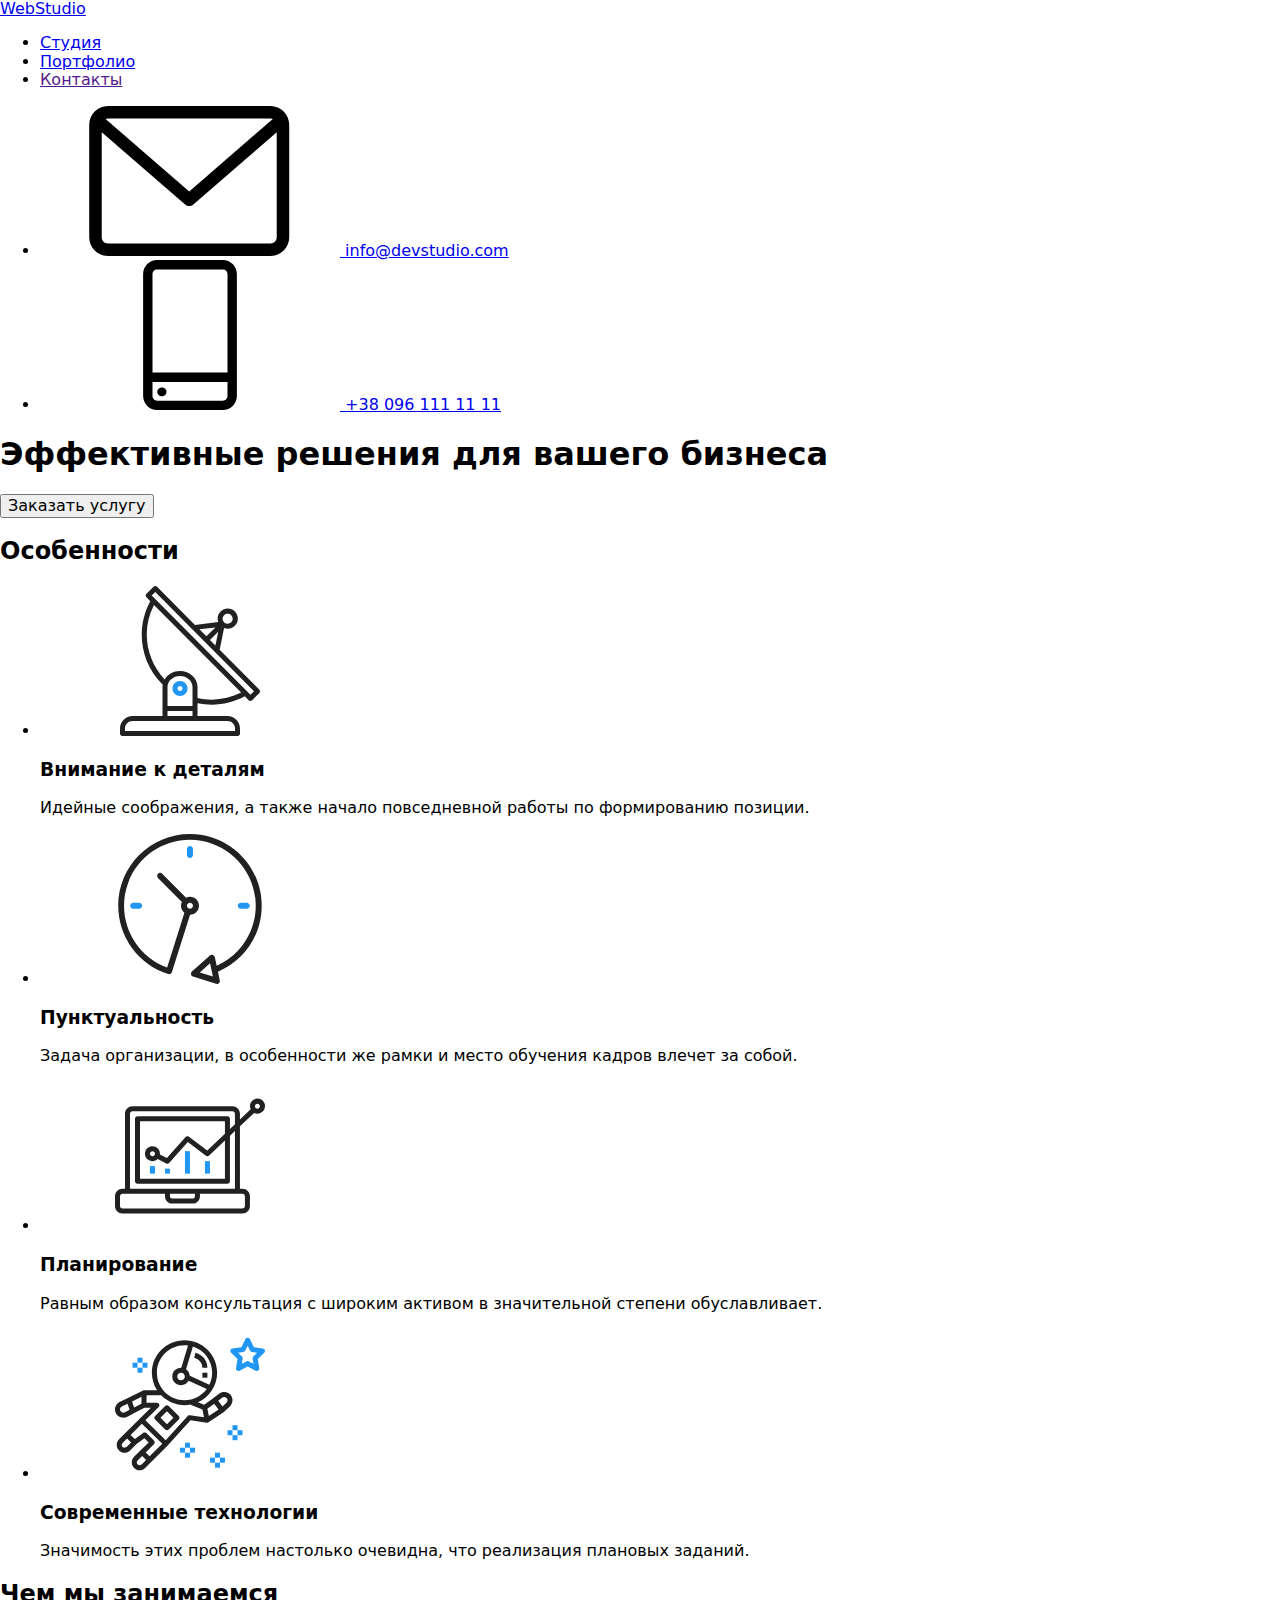
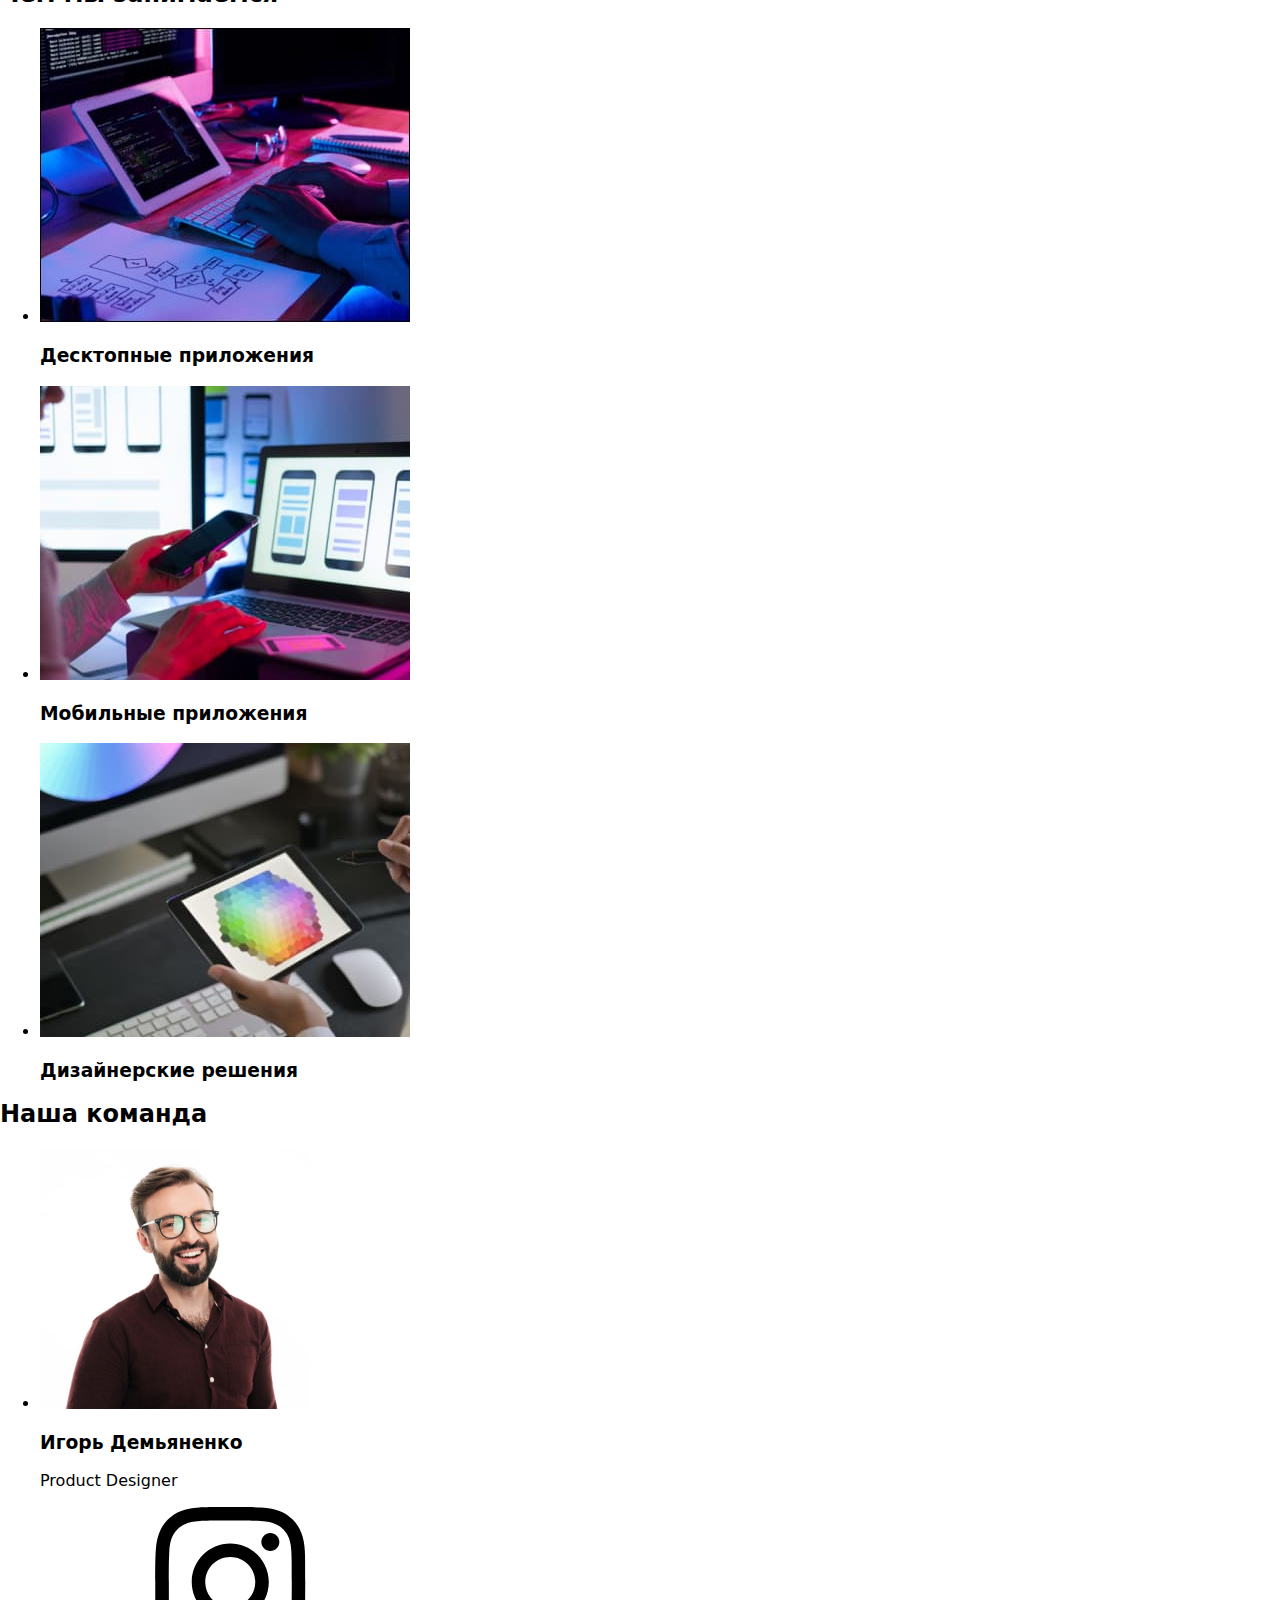
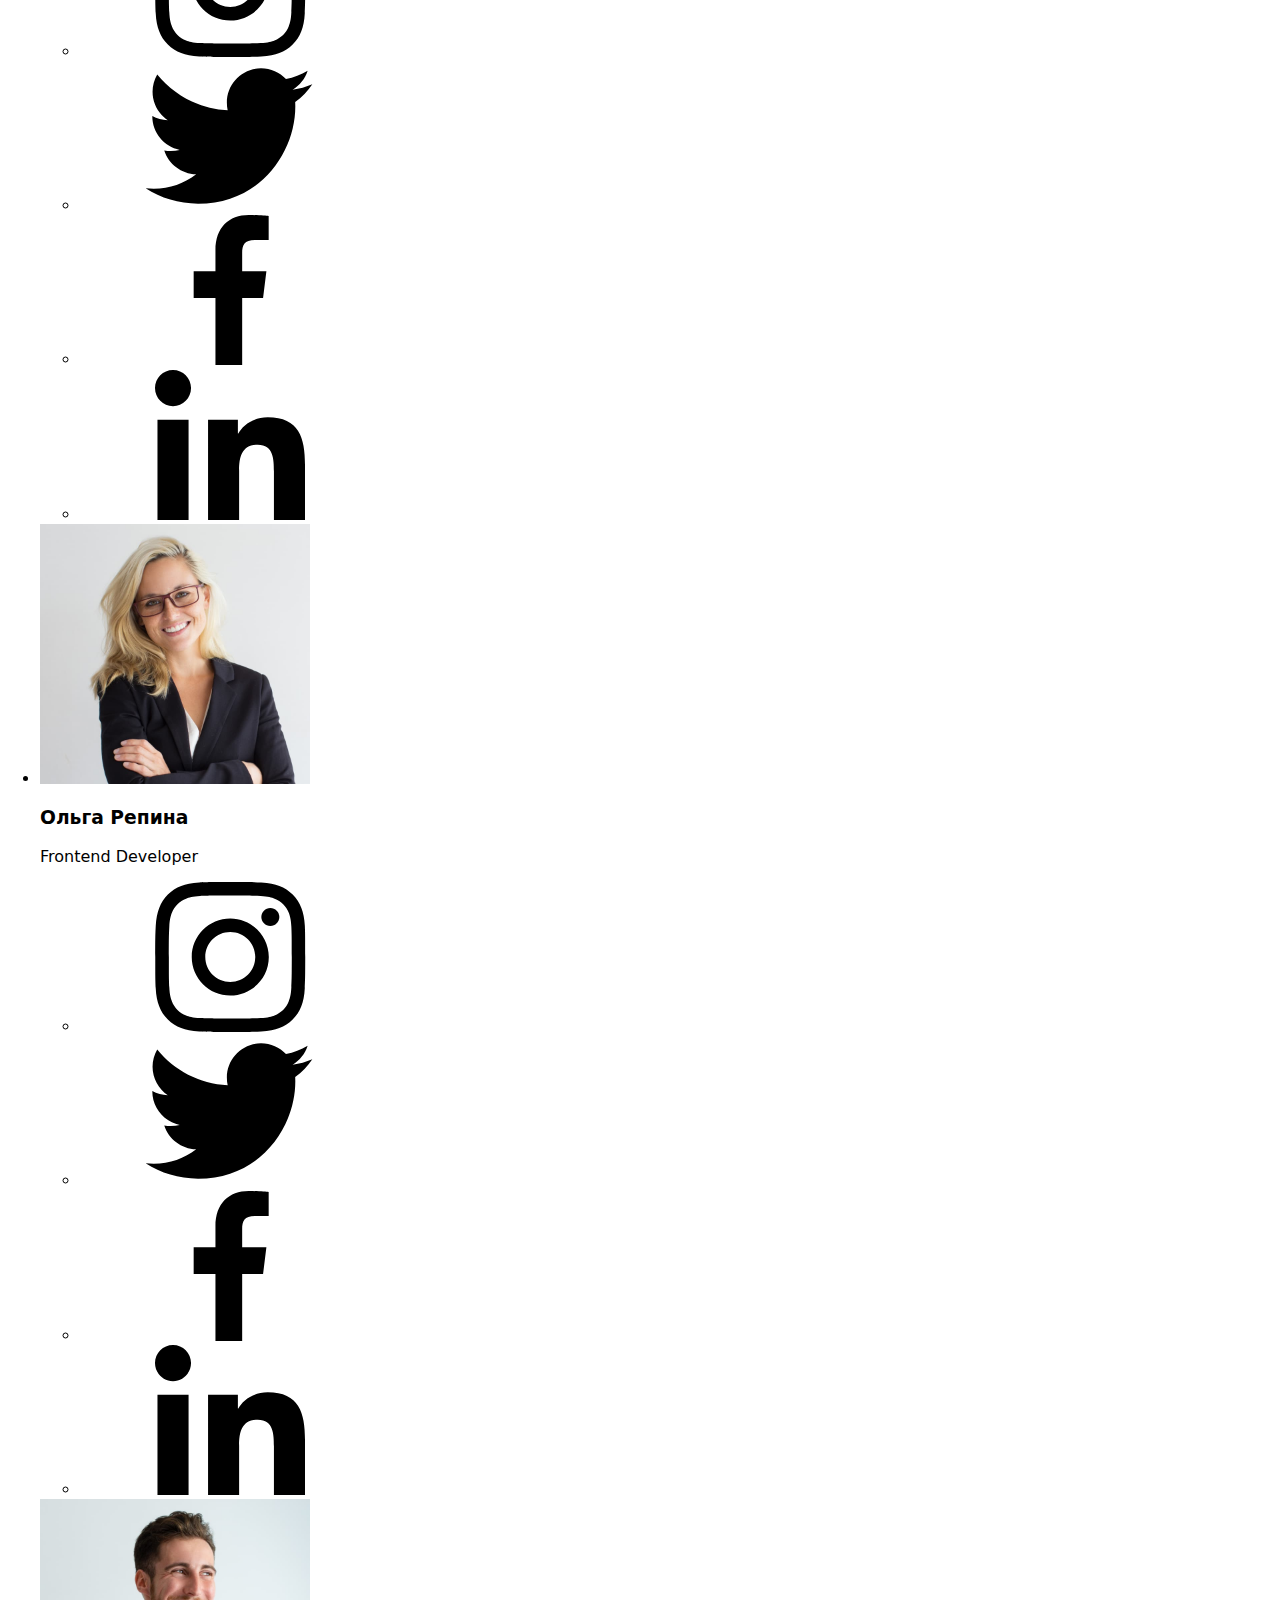
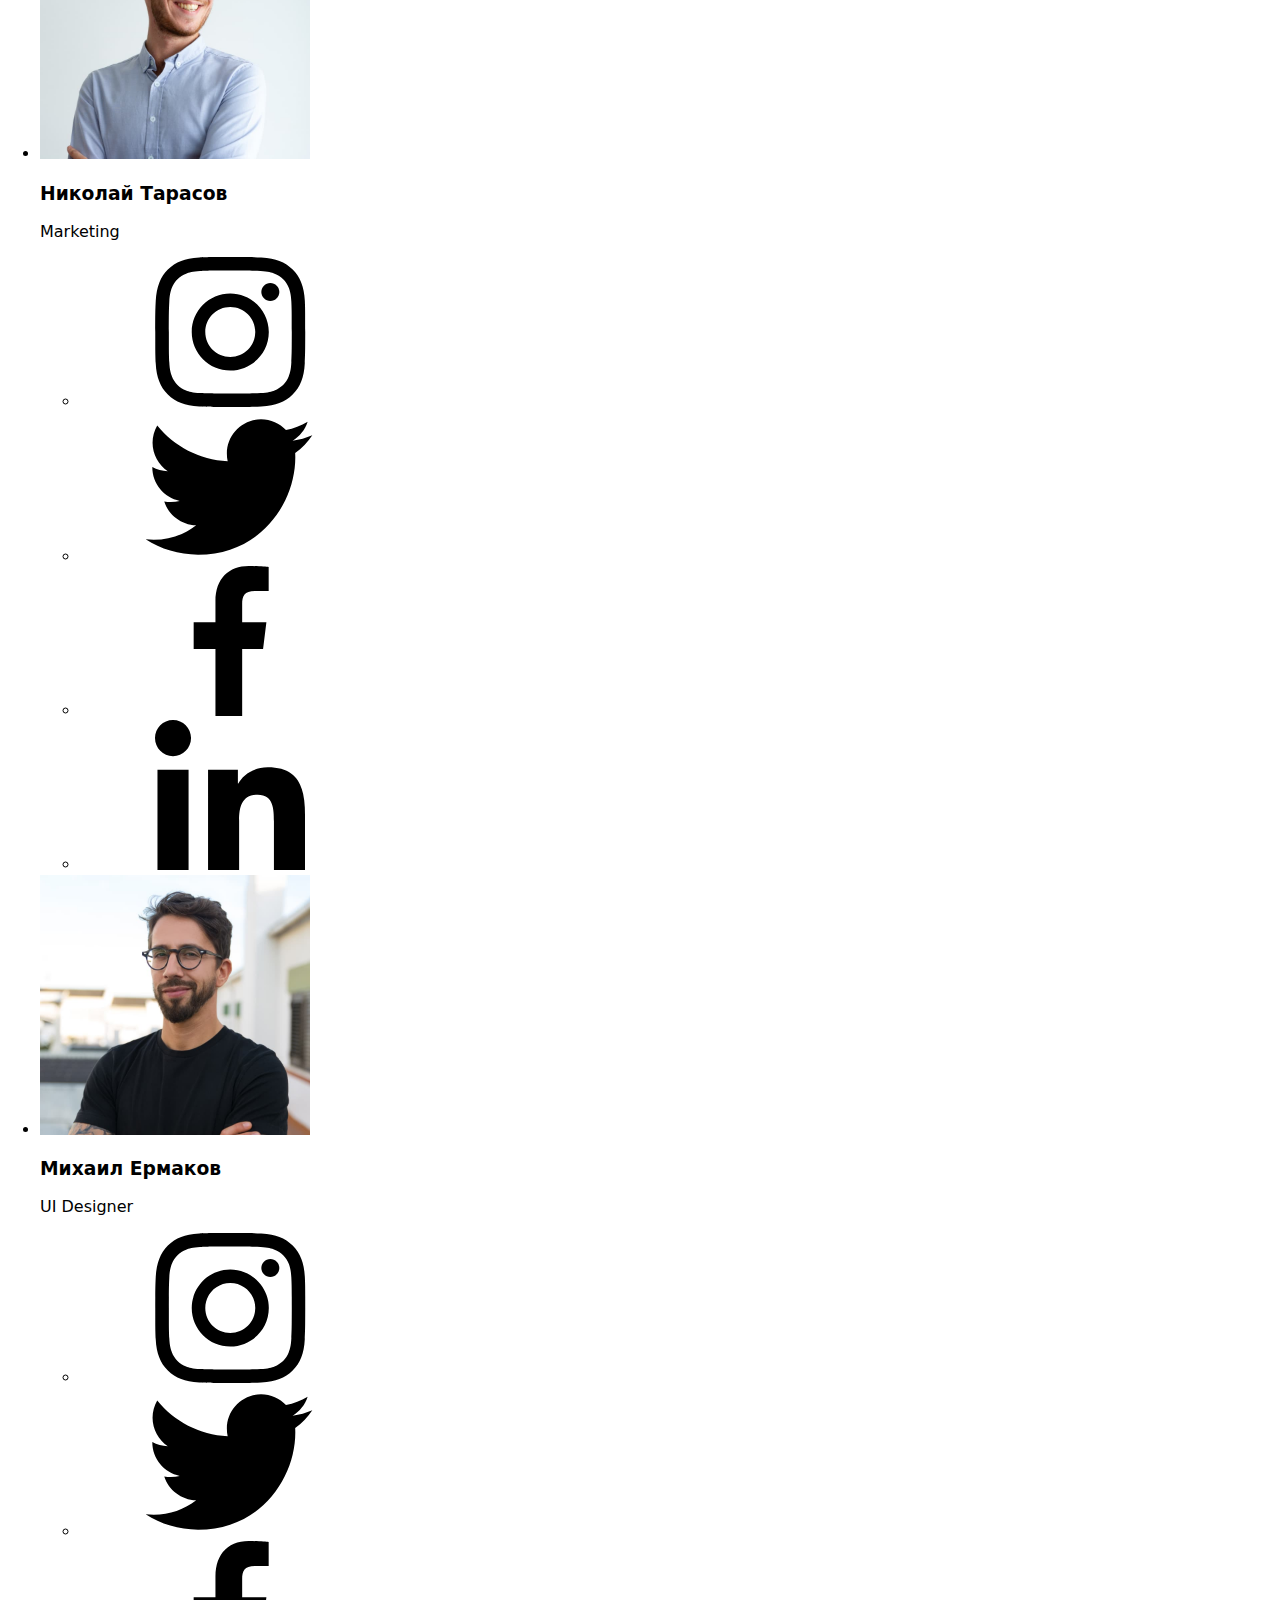
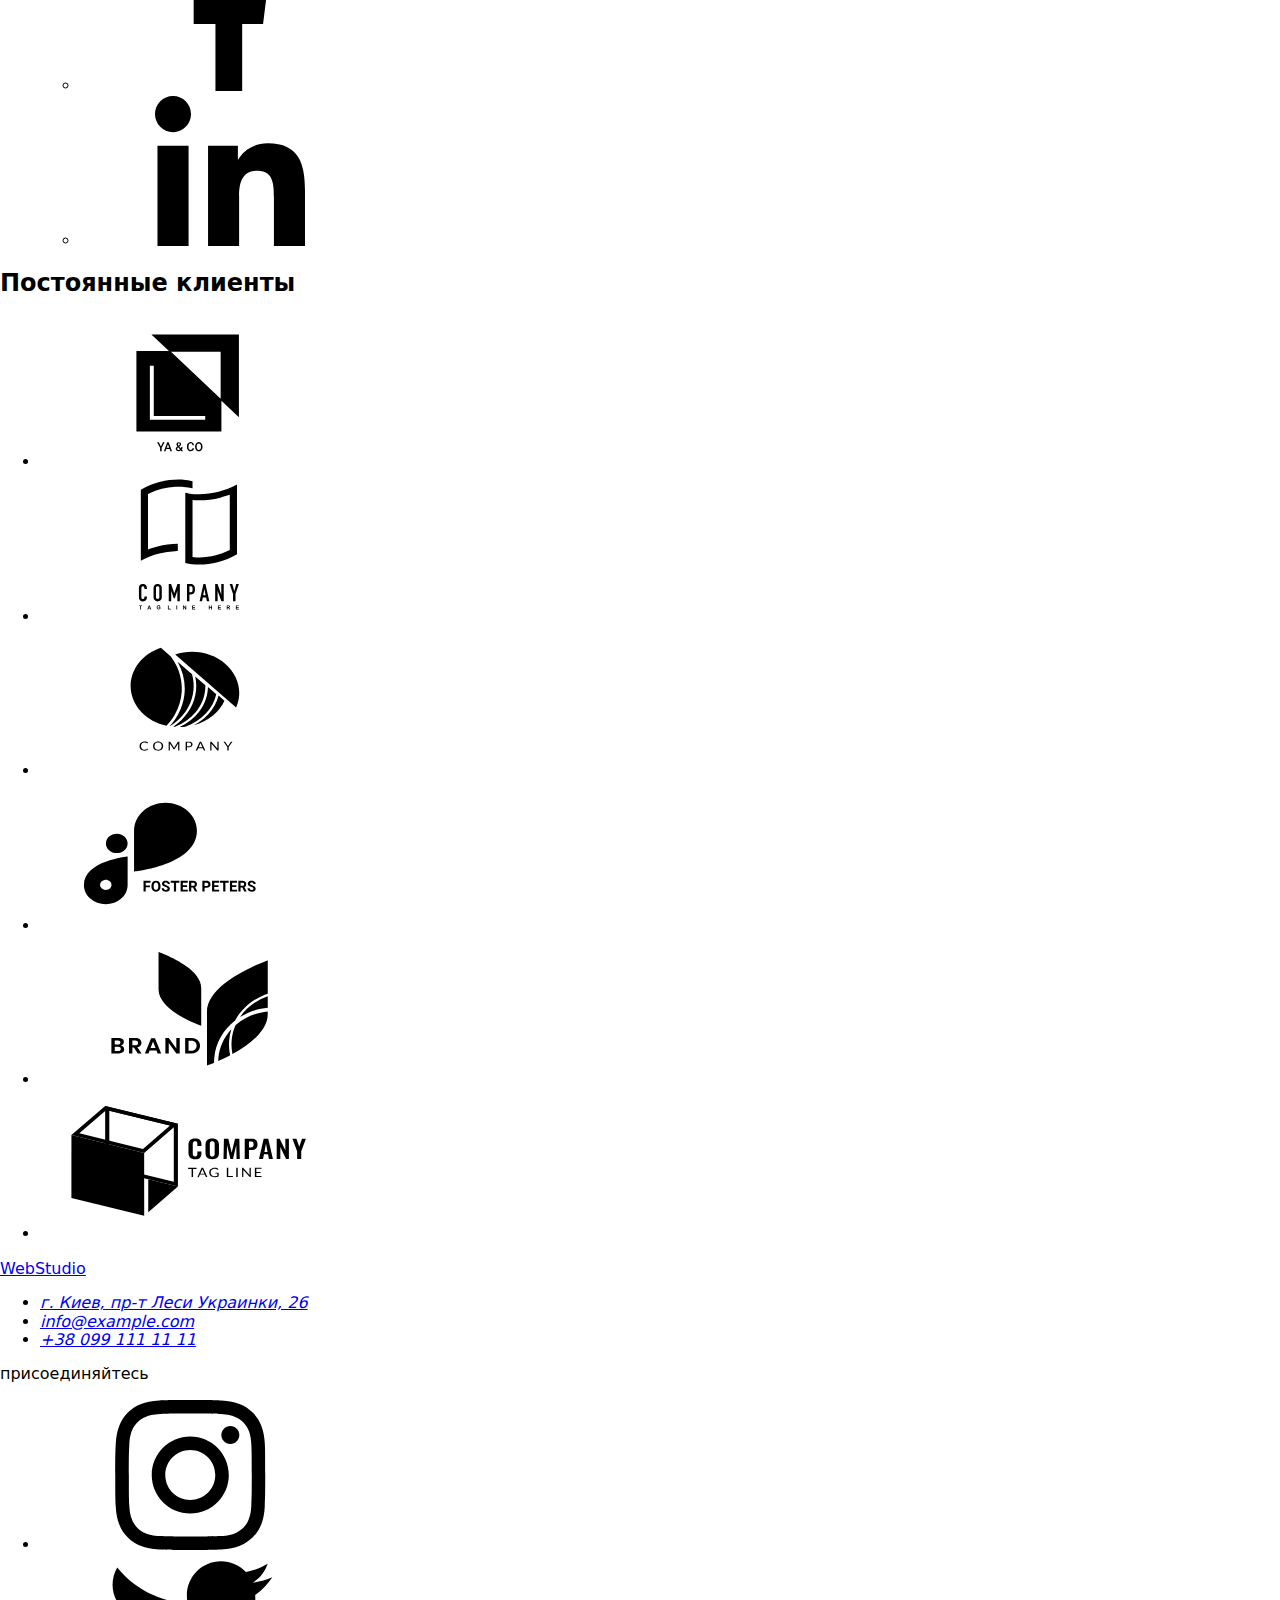
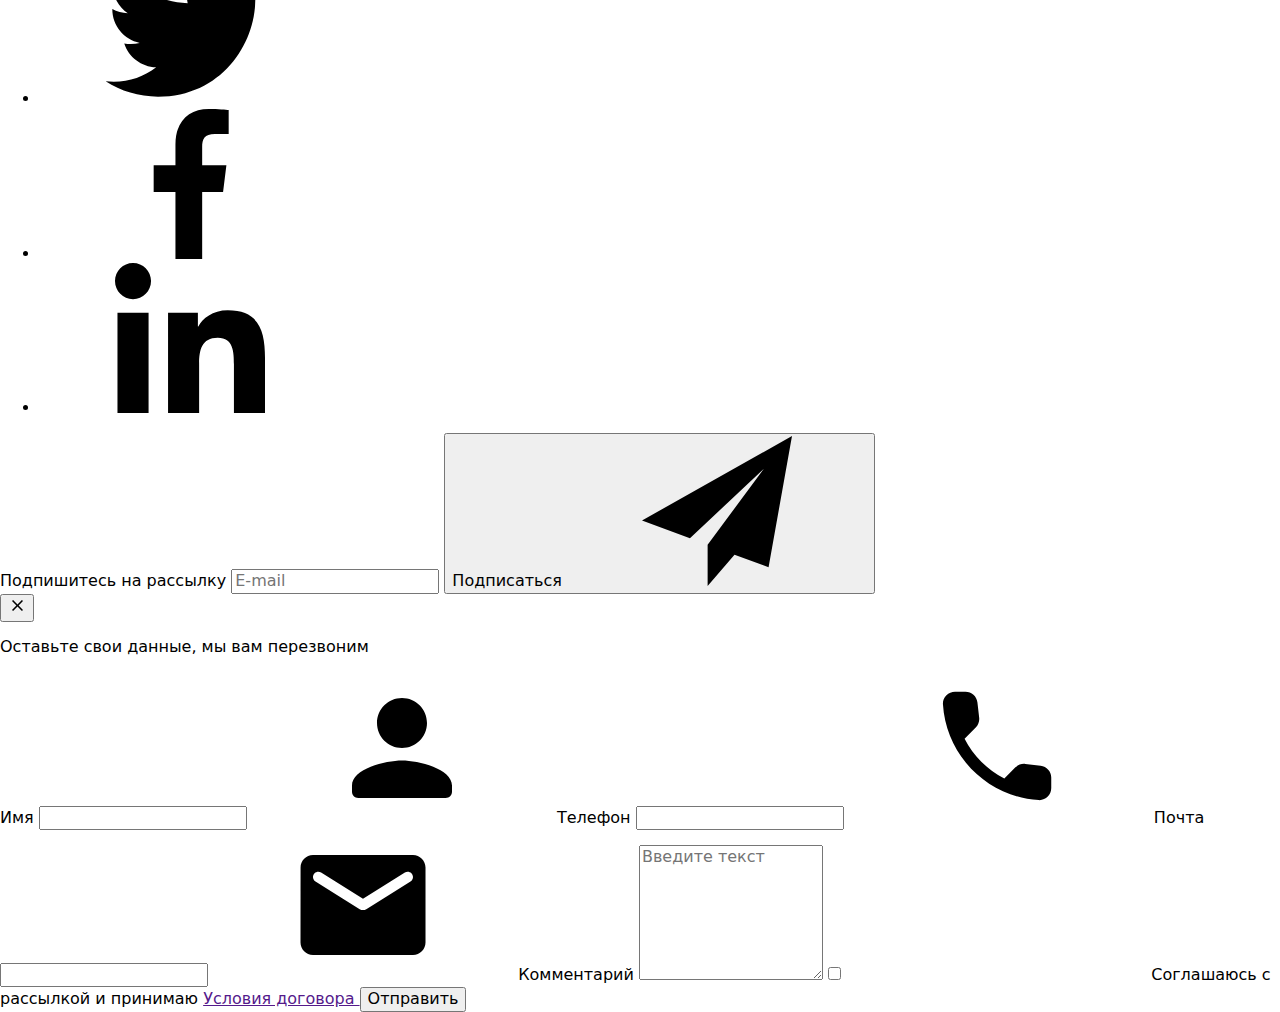
==== index.html @ b1ec602a "start and settings sass" ====
<!DOCTYPE html>
<html lang="ru">
  <head>
    <meta charset="UTF-8" />
    <meta http-equiv="X-UA-Compatible" content="IE=edge" />
    <meta name="viewport" content="width=device-width, initial-scale=1.0" />
    <title>WebStudio</title>
    <link rel="preconnect" href="https://fonts.googleapis.com" />
    <link rel="preconnect" href="https://fonts.gstatic.com" crossorigin />
    <link
      href="https://fonts.googleapis.com/css2?family=Raleway:wght@700&family=Roboto:wght@400;500;700;900&display=swap"
      rel="stylesheet"
    />
    <link
      rel="stylesheet"
      href="https://cdnjs.cloudflare.com/ajax/libs/modern-normalize/1.1.0/modern-normalize.min.css"
    />
    <link rel="stylesheet" href="./css/styles.css" />
  </head>

  <body>
    <header class="header">
      <div class="container header-container">
        <a href="./index.html" class="logo link" lang="en"
          >Web<span class="logo-header" lang="en">Studio</span></a
        >
        <nav class="header-navigation">
          <ul class="header-list list">
            <li class="header-item">
              <a href="./index.html" class="header-link link current">Студия</a>
            </li>
            <li class="header-item">
              <a href="./portfolio.html" class="header-link link">Портфолио</a>
            </li>
            <li class="header-item">
              <a href="" class="header-link link">Контакты</a>
            </li>
          </ul>
        </nav>
        <ul class="header-connect list">
          <li class="header-connect-item">
            <a
              href="mailto:info@devstudio.com"
              class="header-connect-link link"
            >
              <svg class="header-envelope">
                <use href="./images/icons.svg#icon-envelope"></use>
              </svg>
              info@devstudio.com</a
            >
          </li>
          <li class="header-connect-item">
            <a href="tel:+380961111111" class="header-connect-link link">
              <svg class="header-smartphone">
                <use href="./images/icons.svg#icon-smartphone"></use>
              </svg>
              +38 096 111 11 11</a
            >
          </li>
        </ul>
      </div>
    </header>

    <main>
      <section class="hero">
        <div class="container">
          <h1 class="hero-title">Эффективные решения для вашего бизнеса</h1>
          <button type="button" class="hero-btn" data-modal-open>
            Заказать услугу
          </button>
        </div>
      </section>

      <section class="section">
        <div class="container">
          <h2 class="section-title visually-hidden">Особенности</h2>
          <ul class="feature-list list">
            <li class="feature-item">
              <div class="feature-item-icon">
                <svg class="feature-icon">
                  <use href="./images/icons.svg#icon-antenna"></use>
                </svg>
              </div>
              <h3 class="feature-title">Внимание к деталям</h3>
              <p class="feature-description">
                Идейные соображения, а также начало повседневной работы по
                формированию позиции.
              </p>
            </li>
            <li class="feature-item">
              <div class="feature-item-icon">
                <svg class="feature-icon">
                  <use href="./images/icons.svg#icon-clock"></use>
                </svg>
              </div>
              <h3 class="feature-title">Пунктуальность</h3>
              <p class="feature-description">
                Задача организации, в особенности же рамки и место обучения
                кадров влечет за собой.
              </p>
            </li>
            <li class="feature-item">
              <div class="feature-item-icon">
                <svg class="feature-icon">
                  <use href="./images/icons.svg#icon-diagram"></use>
                </svg>
              </div>
              <h3 class="feature-title">Планирование</h3>
              <p class="feature-description">
                Равным образом консультация с широким активом в значительной
                степени обуславливает.
              </p>
            </li>
            <li class="feature-item">
              <div class="feature-item-icon">
                <svg class="feature-icon">
                  <use href="./images/icons.svg#icon-astronaut"></use>
                </svg>
              </div>
              <h3 class="feature-title">Современные технологии</h3>
              <p class="feature-description">
                Значимость этих проблем настолько очевидна, что реализация
                плановых заданий.
              </p>
            </li>
          </ul>
        </div>
      </section>

      <section class="section work">
        <div class="container">
          <h2 class="section-title">Чем мы занимаемся</h2>
          <ul class="work-list list">
            <li class="work-item">
              <img src="./images/box-1.jpg" alt="Написание кода" width="370" />
              <div class="work-wrapper">
                <h3 class="work-title">Десктопные приложения</h3>
              </div>
            </li>
            <li class="work-item">
              <img
                src="./images/box-2.jpg"
                alt="Дизайн мобильной версии сайта"
                width="370"
              />
              <div class="work-wrapper">
                <h3 class="work-title">Мобильные приложения</h3>
              </div>
            </li>
            <li class="work-item">
              <img src="./images/box-3.jpg" alt="Палитра цветов" width="370" />
              <div class="work-wrapper">
                <h3 class="work-title">Дизайнерские решения</h3>
              </div>
            </li>
          </ul>
        </div>
      </section>

      <section class="section team">
        <div class="container">
          <h2 class="section-title">Наша команда</h2>
          <ul class="team-list list">
            <li class="team-item">
              <div class="team-card">
                <img
                  src="./images/profile-1.jpg"
                  alt="Игорь Демьяненко"
                  width="270"
                />
                <div class="team-card-text">
                  <h3 class="team-title">Игорь Демьяненко</h3>
                  <p class="team-description" lang="en">Product Designer</p>
                  <ul class="team-social list">
                    <li class="team-social-item">
                      <a href="" class="team-social-link link">
                        <svg class="team-social-icon">
                          <use href="./images/icons.svg#icon-instagram"></use>
                        </svg>
                      </a>
                    </li>
                    <li class="team-social-item">
                      <a href="" class="team-social-link link">
                        <svg class="team-social-icon">
                          <use href="./images/icons.svg#icon-twitter"></use>
                        </svg>
                      </a>
                    </li>
                    <li class="team-social-item">
                      <a href="" class="team-social-link link">
                        <svg class="team-social-icon">
                          <use href="./images/icons.svg#icon-facebook"></use>
                        </svg>
                      </a>
                    </li>
                    <li class="team-social-item">
                      <a href="" class="team-social-link link">
                        <svg class="team-social-icon">
                          <use href="./images/icons.svg#icon-linkedin"></use>
                        </svg>
                      </a>
                    </li>
                  </ul>
                </div>
              </div>
            </li>
            <li class="team-item">
              <div class="team-card">
                <img
                  src="./images/profile-2.jpg"
                  class="image"
                  alt="Ольга Репина"
                  width="270"
                />
                <div class="team-card-text">
                  <h3 class="team-title">Ольга Репина</h3>
                  <p class="team-description" lang="en">Frontend Developer</p>
                  <ul class="team-social list">
                    <li class="team-social-item">
                      <a href="" class="team-social-link link">
                        <svg class="team-social-icon">
                          <use href="./images/icons.svg#icon-instagram"></use>
                        </svg>
                      </a>
                    </li>
                    <li class="team-social-item">
                      <a href="" class="team-social-link link">
                        <svg class="team-social-icon">
                          <use href="./images/icons.svg#icon-twitter"></use>
                        </svg>
                      </a>
                    </li>
                    <li class="team-social-item">
                      <a href="" class="team-social-link link">
                        <svg class="team-social-icon">
                          <use href="./images/icons.svg#icon-facebook"></use>
                        </svg>
                      </a>
                    </li>
                    <li class="team-social-item">
                      <a href="" class="team-social-link link">
                        <svg class="team-social-icon">
                          <use href="./images/icons.svg#icon-linkedin"></use>
                        </svg>
                      </a>
                    </li>
                  </ul>
                </div>
              </div>
            </li>
            <li class="team-item">
              <div class="team-card">
                <img
                  src="./images/profile-3.jpg"
                  class="image"
                  alt="Николай Тарасов"
                  width="270"
                />
                <div class="team-card-text">
                  <h3 class="team-title">Николай Тарасов</h3>
                  <p class="team-description" lang="en">Marketing</p>
                  <ul class="team-social list">
                    <li class="team-social-item">
                      <a href="" class="team-social-link link">
                        <svg class="team-social-icon">
                          <use href="./images/icons.svg#icon-instagram"></use>
                        </svg>
                      </a>
                    </li>
                    <li class="team-social-item">
                      <a href="" class="team-social-link link">
                        <svg class="team-social-icon">
                          <use href="./images/icons.svg#icon-twitter"></use>
                        </svg>
                      </a>
                    </li>
                    <li class="team-social-item">
                      <a href="" class="team-social-link link">
                        <svg class="team-social-icon">
                          <use href="./images/icons.svg#icon-facebook"></use>
                        </svg>
                      </a>
                    </li>
                    <li class="team-social-item">
                      <a href="" class="team-social-link link">
                        <svg class="team-social-icon">
                          <use href="./images/icons.svg#icon-linkedin"></use>
                        </svg>
                      </a>
                    </li>
                  </ul>
                </div>
              </div>
            </li>
            <li class="team-item">
              <div class="team-card">
                <img
                  src="./images/profile-4.jpg"
                  class="image"
                  alt="Михаил Ермаков"
                  width="270"
                />
                <div class="team-card-text">
                  <h3 class="team-title">Михаил Ермаков</h3>
                  <p class="team-description" lang="en">UI Designer</p>
                  <ul class="team-social list">
                    <li class="team-social-item">
                      <a href="" class="team-social-link link">
                        <svg class="team-social-icon">
                          <use href="./images/icons.svg#icon-instagram"></use>
                        </svg>
                      </a>
                    </li>
                    <li class="team-social-item">
                      <a href="" class="team-social-link link">
                        <svg class="team-social-icon">
                          <use href="./images/icons.svg#icon-twitter"></use>
                        </svg>
                      </a>
                    </li>
                    <li class="team-social-item">
                      <a href="" class="team-social-link link">
                        <svg class="team-social-icon">
                          <use href="./images/icons.svg#icon-facebook"></use>
                        </svg>
                      </a>
                    </li>
                    <li class="team-social-item">
                      <a href="" class="team-social-link link">
                        <svg class="team-social-icon">
                          <use href="./images/icons.svg#icon-linkedin"></use>
                        </svg>
                      </a>
                    </li>
                  </ul>
                </div>
              </div>
            </li>
          </ul>
        </div>
      </section>

      <section class="section clients">
        <div class="container">
          <h2 class="section-title">Постоянные клиенты</h2>
          <ul class="clients-list list">
            <li class="clients-item">
              <a href="" class="clients-link link">
                <svg class="clients-icon">
                  <use href="./images/icons.svg#icon-company-1"></use>
                </svg>
              </a>
            </li>
            <li class="clients-item">
              <a href="" class="clients-link link">
                <svg class="clients-icon">
                  <use href="./images/icons.svg#icon-company-2"></use>
                </svg>
              </a>
            </li>
            <li class="clients-item">
              <a href="" class="clients-link link">
                <svg class="clients-icon">
                  <use href="./images/icons.svg#icon-company-3"></use>
                </svg>
              </a>
            </li>
            <li class="clients-item">
              <a href="" class="clients-link link">
                <svg class="clients-icon">
                  <use href="./images/icons.svg#icon-company-4"></use>
                </svg>
              </a>
            </li>
            <li class="clients-item">
              <a href="" class="clients-link link">
                <svg class="clients-icon">
                  <use href="./images/icons.svg#icon-company-5"></use>
                </svg>
              </a>
            </li>
            <li class="clients-item">
              <a href="" class="clients-link link">
                <svg class="clients-icon">
                  <use href="./images/icons.svg#icon-company-6"></use>
                </svg>
              </a>
            </li>
          </ul>
        </div>
      </section>
    </main>

    <footer class="footer">
      <div class="container">
        <div class="footer-nav">
          <a href="./index.html" class="logo link" lang="en"
            >Web<span class="logo-footer" lang="en">Studio</span></a
          >
          <address class="footer-contact">
            <ul class="address-list list">
              <li class="address-item">
                <a
                  href="https://goo.gl/maps/1GZU7aaaTQPB9hGB9"
                  class="maps-link link"
                  target="_blank"
                  rel="noreferrer noopener"
                  >г. Киев, пр-т Леси Украинки, 26</a
                >
              </li>
              <li class="address-item">
                <a href="mailto:info@example.com" class="address-link link"
                  >info@example.com</a
                >
              </li>
              <li class="address-item">
                <a href="tel:+380991111111" class="address-link link"
                  >+38 099 111 11 11</a
                >
              </li>
            </ul>
          </address>
        </div>
        <div class="footer-social">
          <p class="footer-social-title">присоединяйтесь</p>
          <ul class="footer-social-list list">
            <li class="footer-social-item">
              <a href="" class="footer-social-link link">
                <svg class="footer-social-icon">
                  <use href="./images/icons.svg#icon-instagram"></use>
                </svg>
              </a>
            </li>
            <li class="footer-social-item">
              <a href="" class="footer-social-link link">
                <svg class="footer-social-icon">
                  <use href="./images/icons.svg#icon-twitter"></use>
                </svg>
              </a>
            </li>
            <li class="footer-social-item">
              <a href="" class="footer-social-link link">
                <svg class="footer-social-icon">
                  <use href="./images/icons.svg#icon-facebook"></use>
                </svg>
              </a>
            </li>
            <li class="footer-social-item">
              <a href="" class="footer-social-link link">
                <svg class="footer-social-icon">
                  <use href="./images/icons.svg#icon-linkedin"></use>
                </svg>
              </a>
            </li>
          </ul>
        </div>
        <form class="footer-subscribe">
          <label>
            <span class="footer-subscribe-title">Подпишитесь на рассылку</span>
            <input
              type="email"
              name="email"
              class="footer-subscribe-input"
              placeholder="E-mail"
            />
          </label>
          <button type="submit" class="footer-subscribe-btn">
            Подписаться
            <svg class="subscribe-btn-icon">
              <use href="./images/icons.svg#icon-send"></use>
            </svg>
          </button>
        </form>
      </div>
    </footer>
    <div class="backdrop is-hidden" data-modal>
      <div class="modal">
        <button class="modal-close" data-modal-close>
          <svg class="close-icon" width="18" height="18">
            <use href="./images/icons.svg#icon-modal-close"></use>
          </svg>
        </button>
        <form class="modal-form">
          <p class="modal-form-title">
            Оставьте свои данные, мы вам перезвоним
          </p>
          <label>
            <span class="modal-lable-text">Имя</span>
            <span class="input-icon-wrapper">
              <input type="text" name="user-name" class="modal-input" />
              <svg class="modal-input-icon">
                <use href="./images/icons.svg#icon-person-black"></use>
              </svg>
            </span>
          </label>
          <label>
            <span class="modal-lable-text">Телефон</span>
            <span class="input-icon-wrapper">
              <input type="tel" name="user-phone" class="modal-input" />
              <svg class="modal-input-icon">
                <use href="./images/icons.svg#icon-phone-black"></use>
              </svg>
            </span>
          </label>
          <label>
            <span class="modal-lable-text">Почта</span>
            <span class="input-icon-wrapper">
              <input type="email" name="user-email" class="modal-input" />
              <svg class="modal-input-icon">
                <use href="./images/icons.svg#icon-email-black"></use>
              </svg>
            </span>
          </label>
          <label>
            <span class="modal-lable-text">Комментарий</span>
            <textarea
              name="user-feedback"
              class="modal-textarea"
              rows="7"
              placeholder="Введите текст"
            ></textarea>
          </label>
          <label class="modal-agreement">
            <input
              type="checkbox"
              class="modal-checkbox visually-hidden"
              name="user-agreement"
            />
            <svg class="modal-checkbox-icon">
              <use href="./images/icons.svg#icon-check"></use>
            </svg>
            <span class="modal-agreement-text">
              Соглашаюсь с рассылкой и принимаю
              <a href="" class="modal-agreement-link modal-agreement-text">
                Условия договора
              </a>
            </span>
          </label>
          <button type="submit" class="modal-btn">Отправить</button>
        </form>
      </div>
    </div>
    <script src="./js/modal.js"></script>
  </body>
</html>
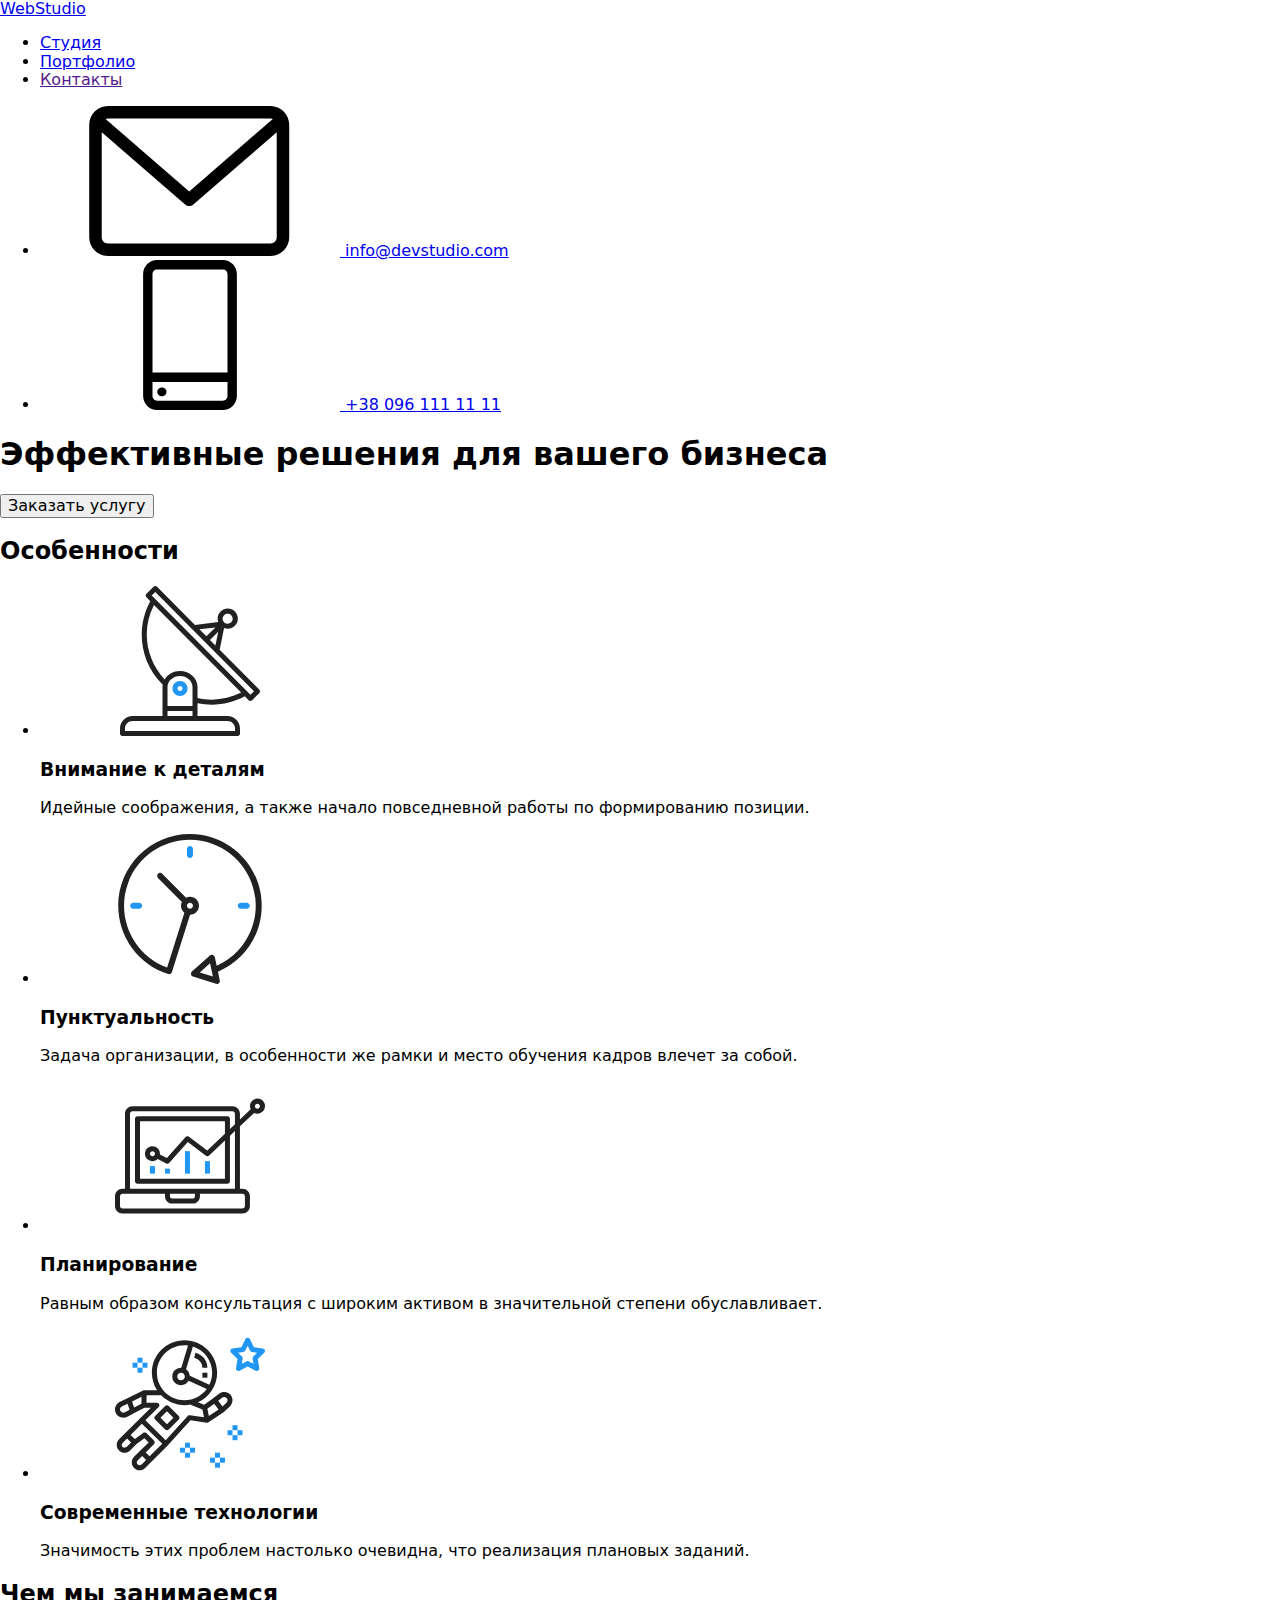
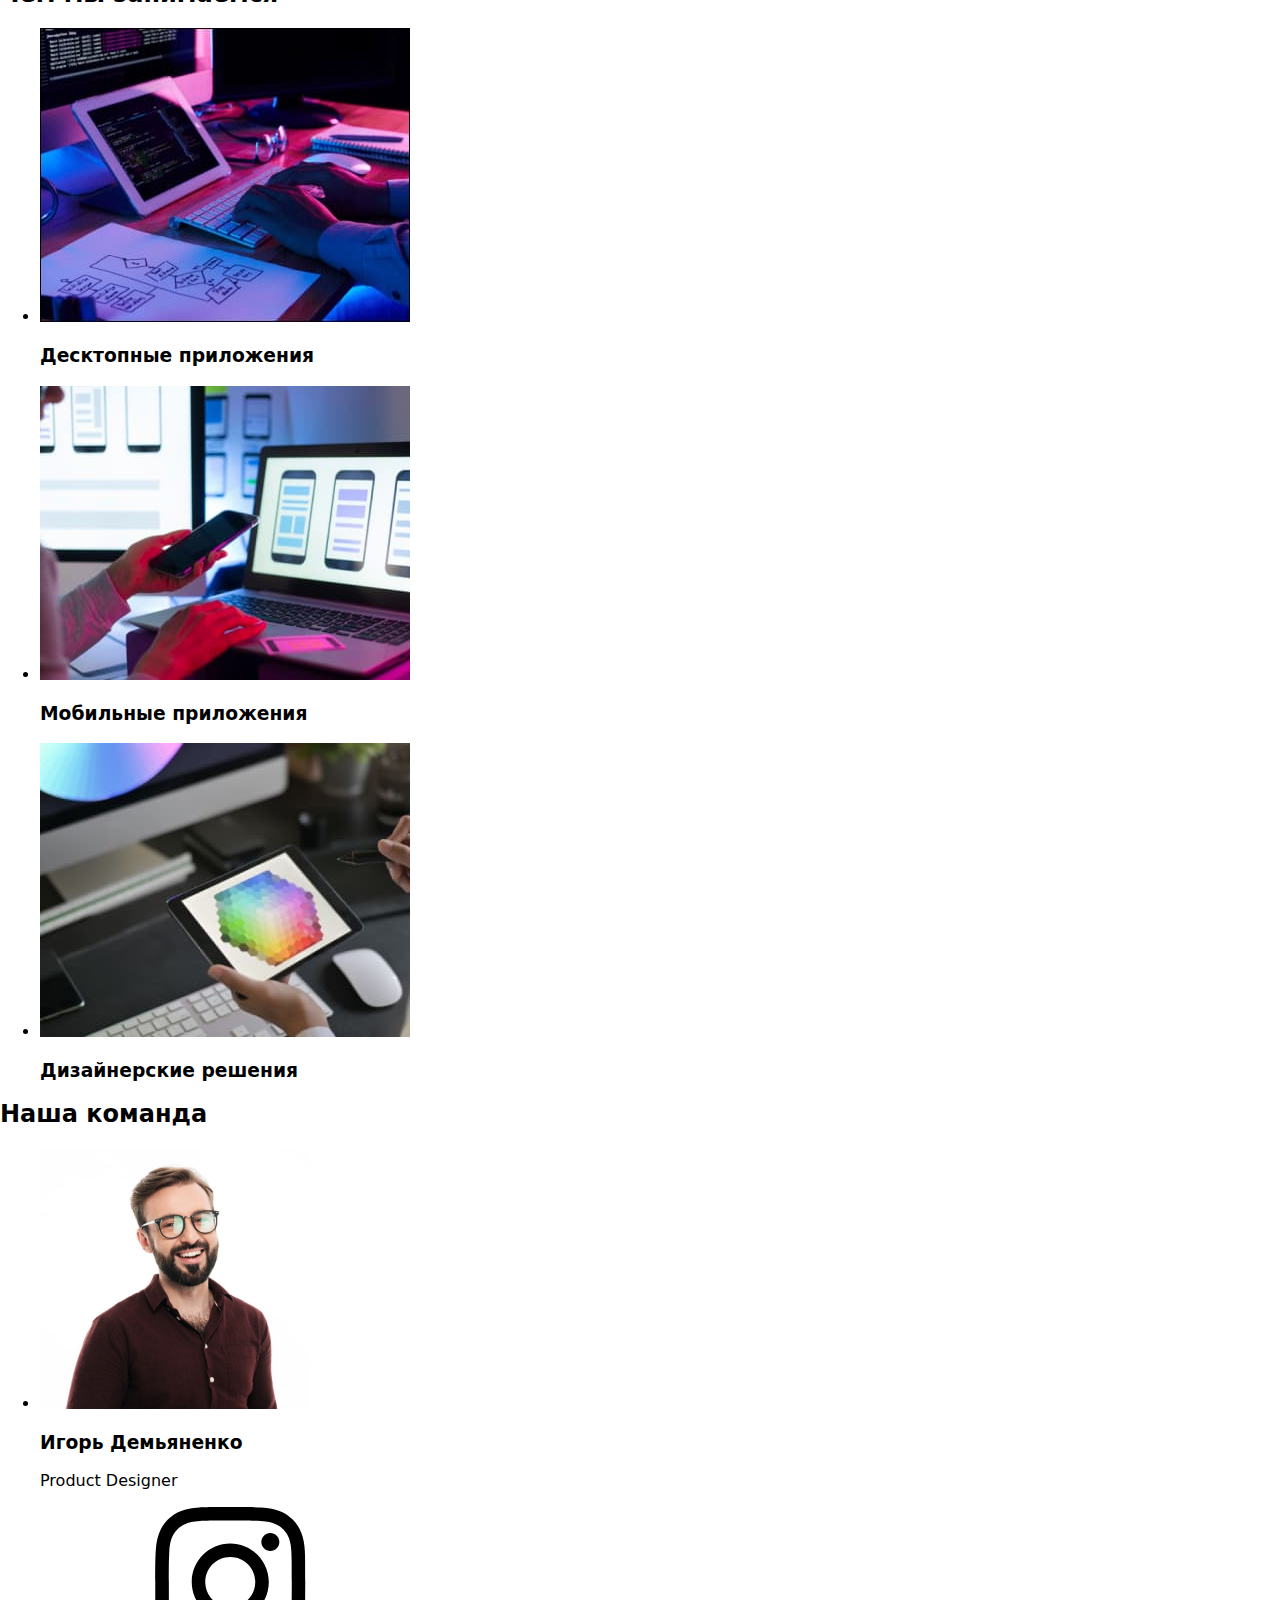
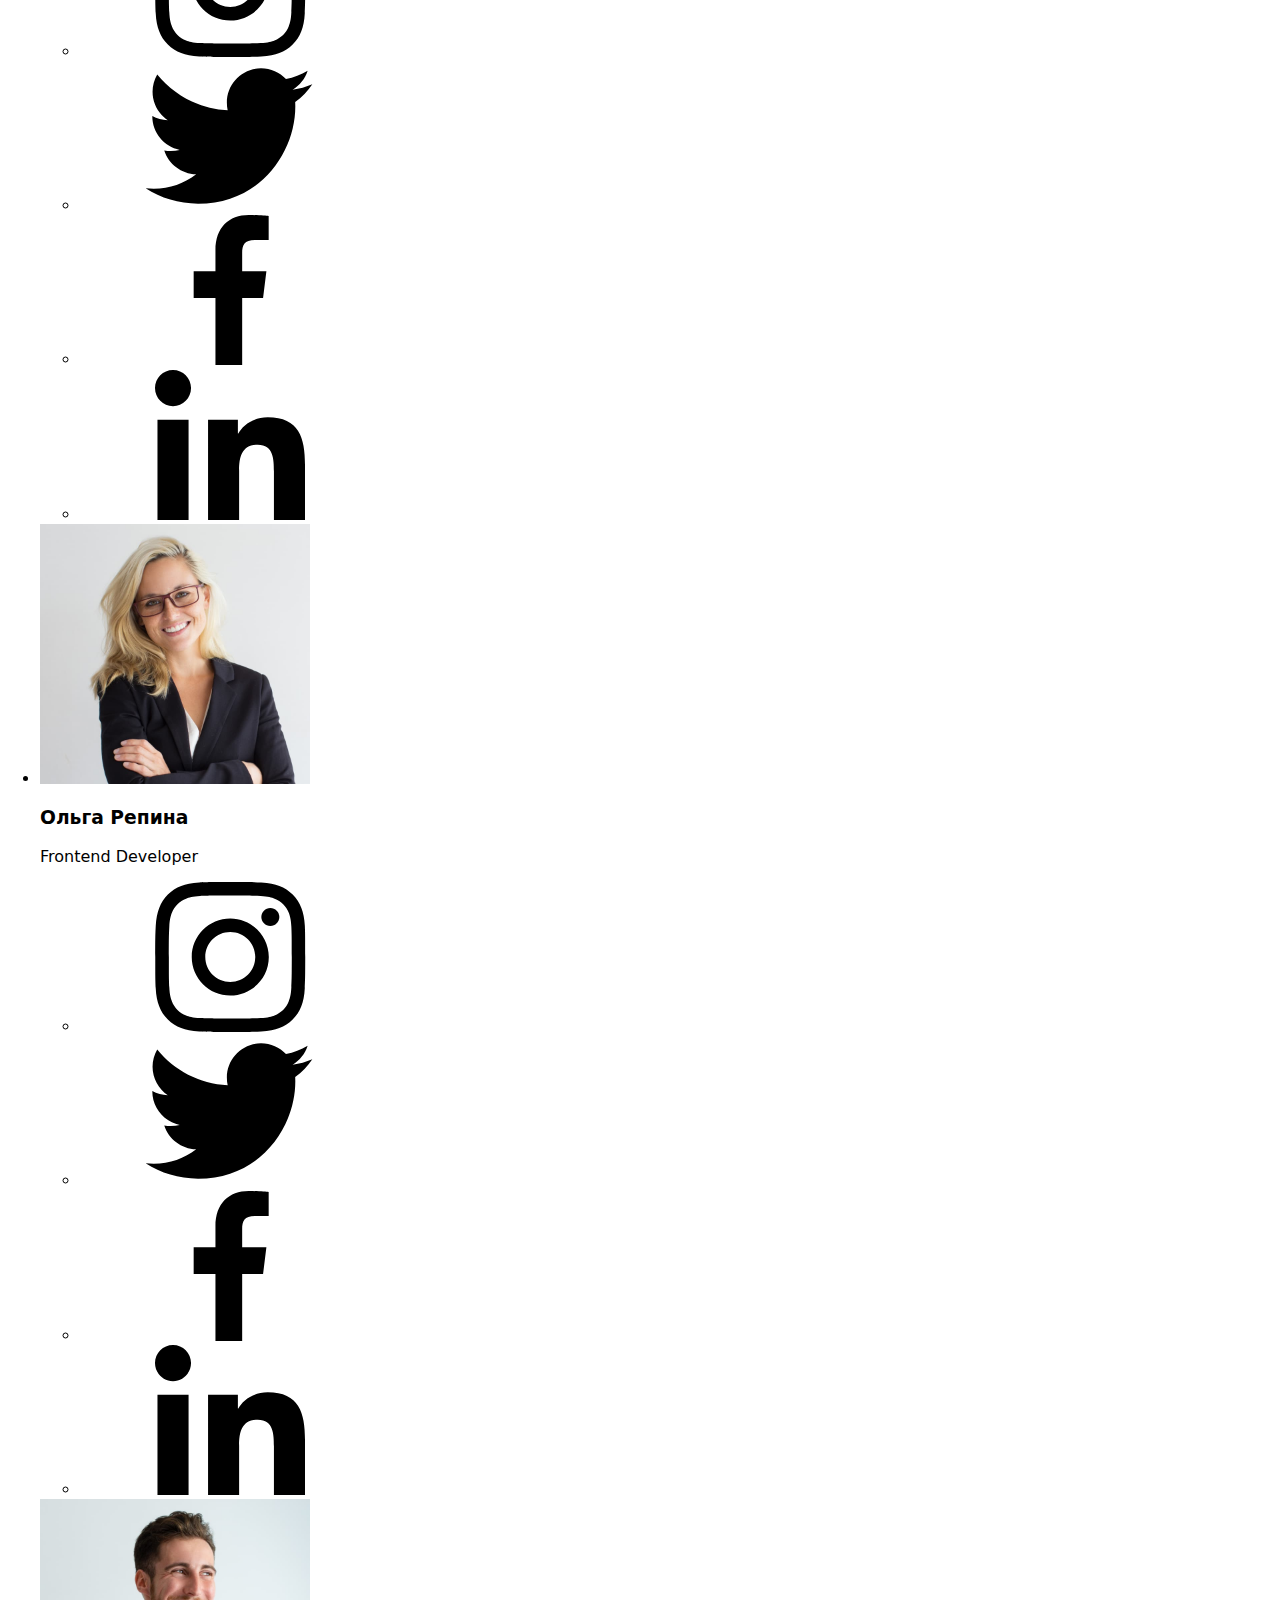
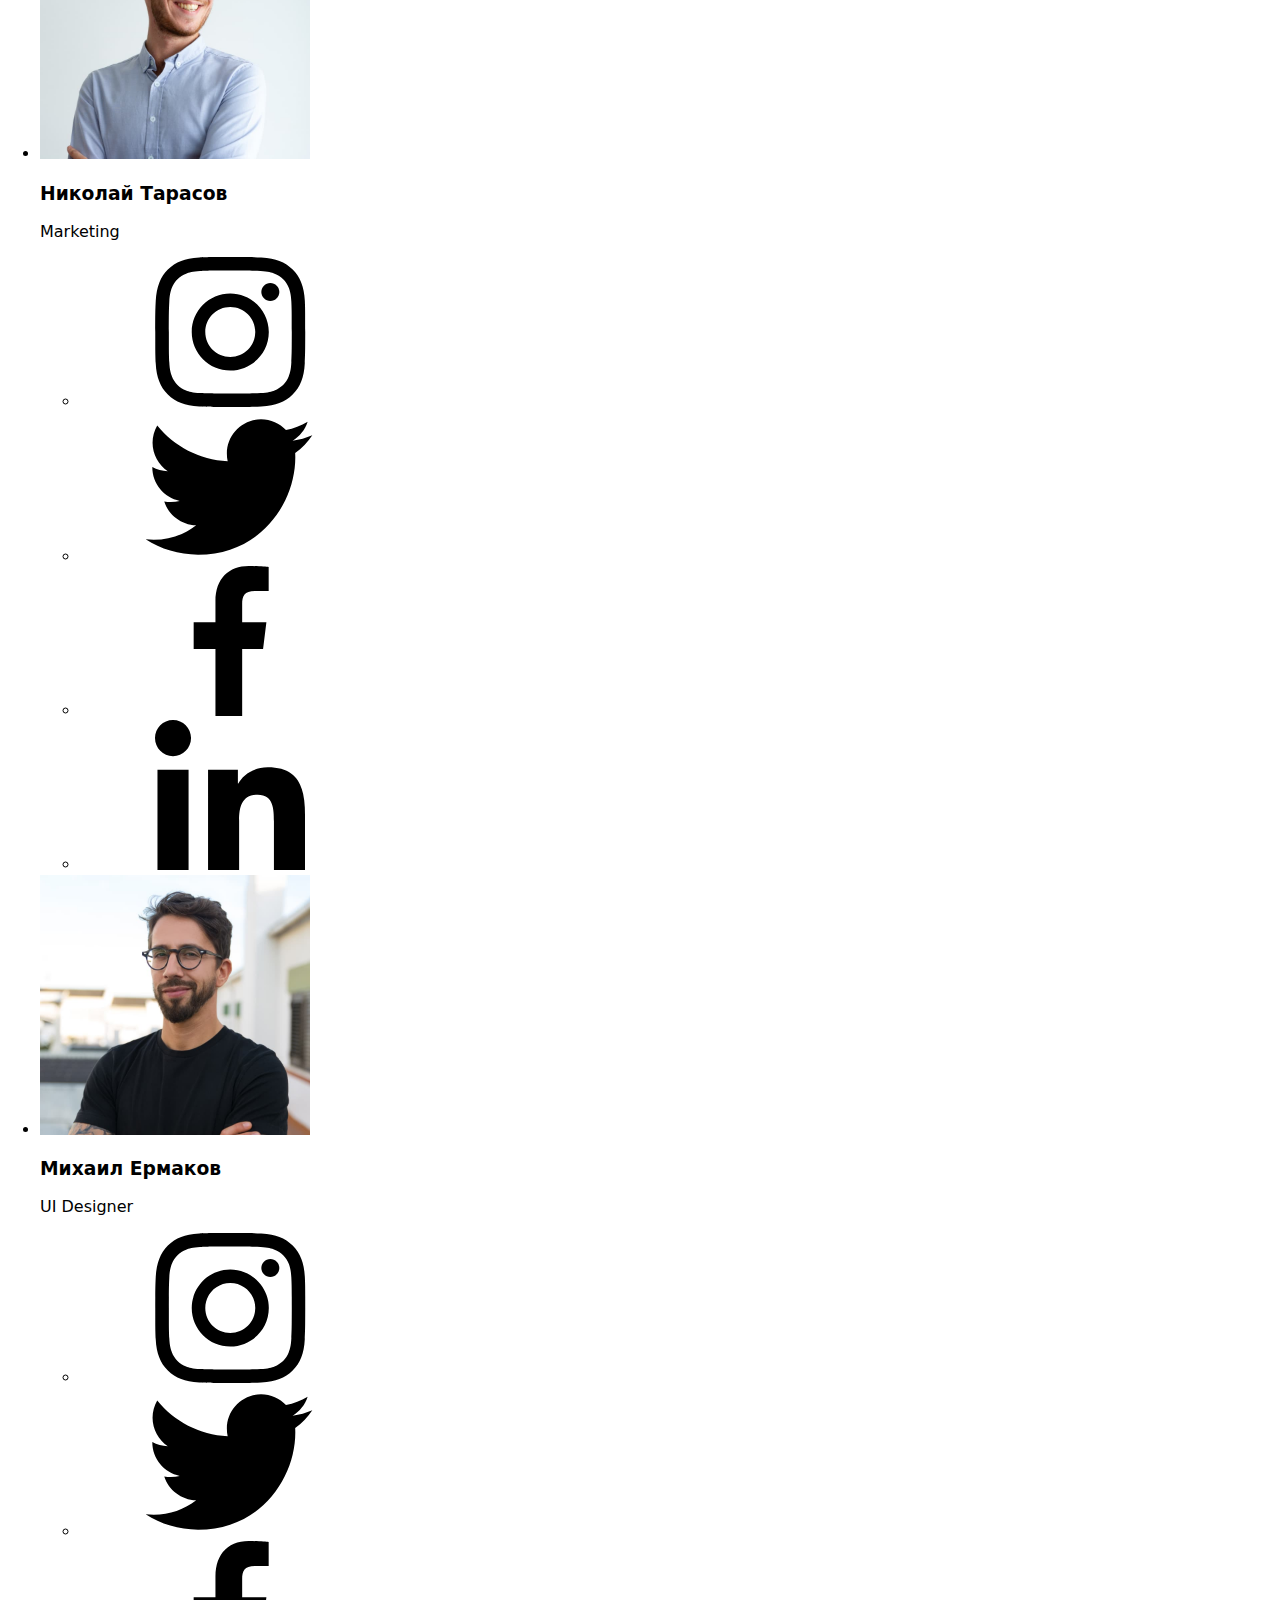
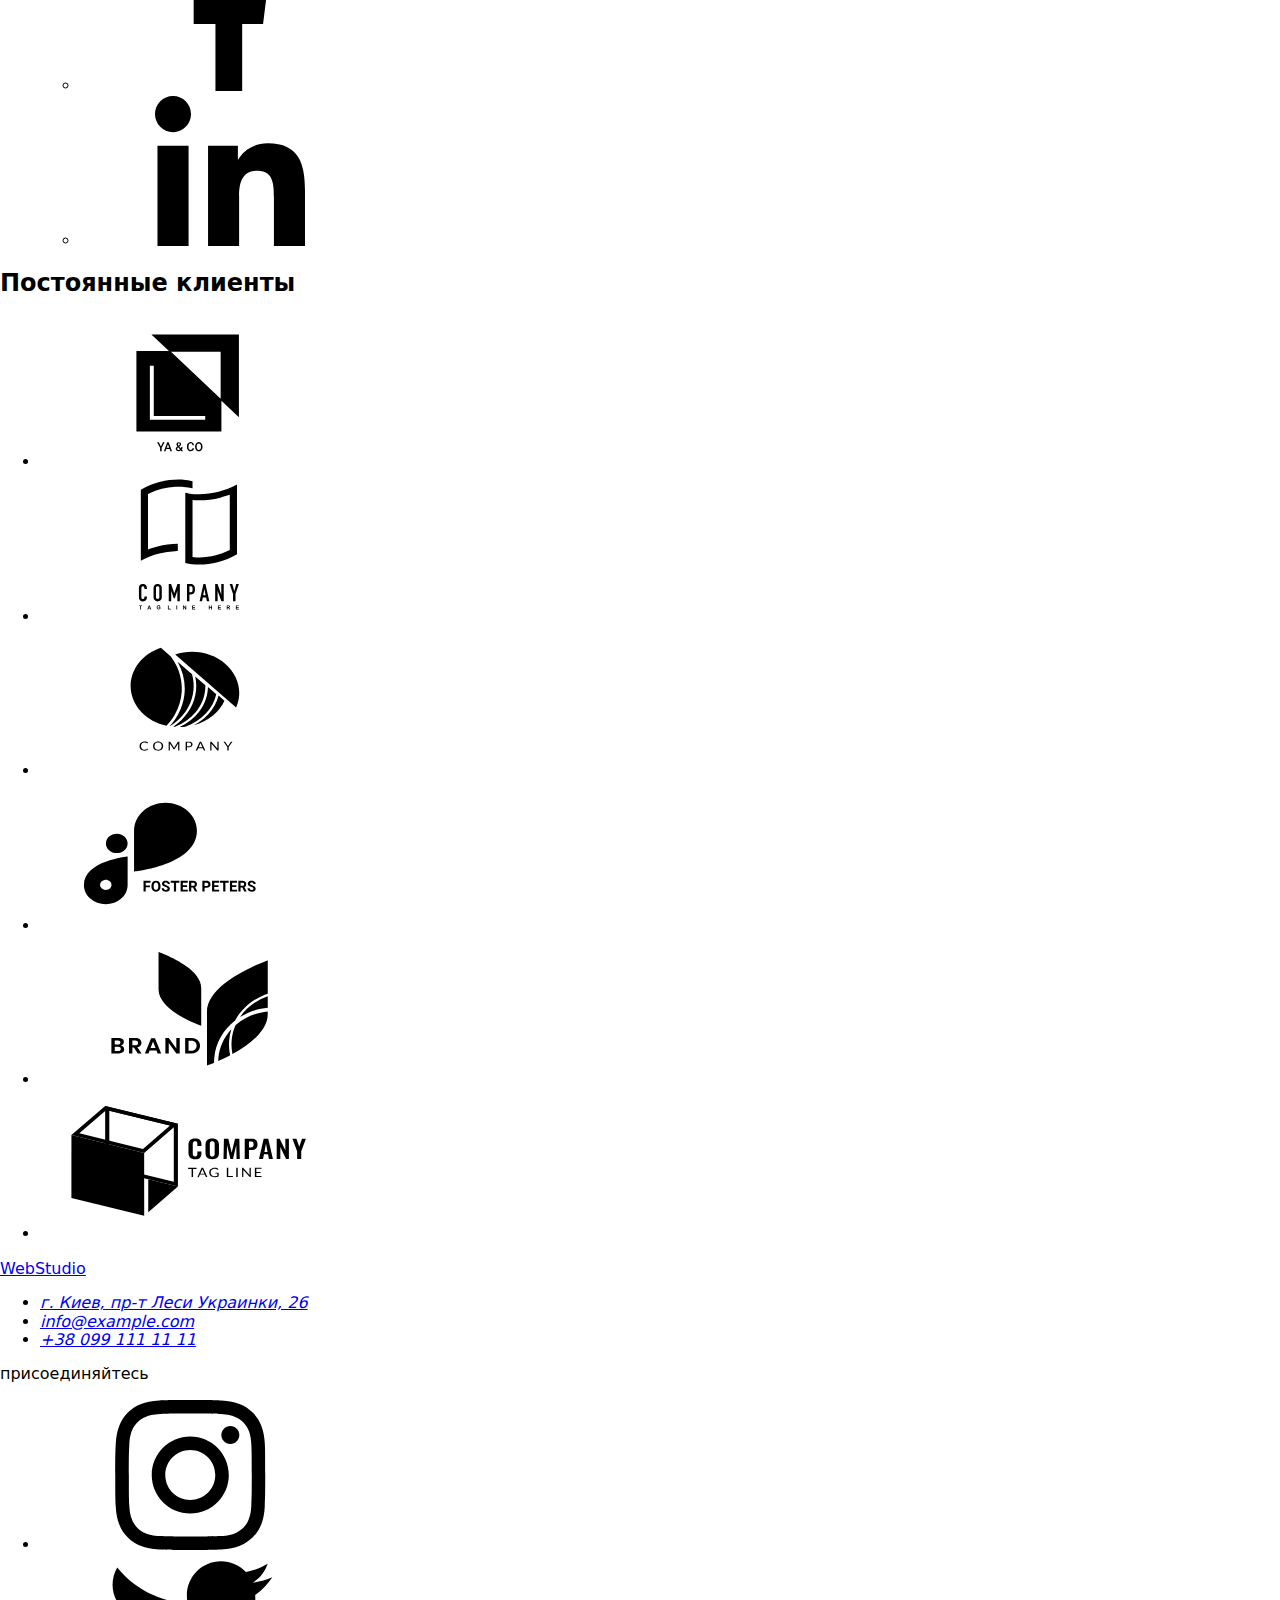
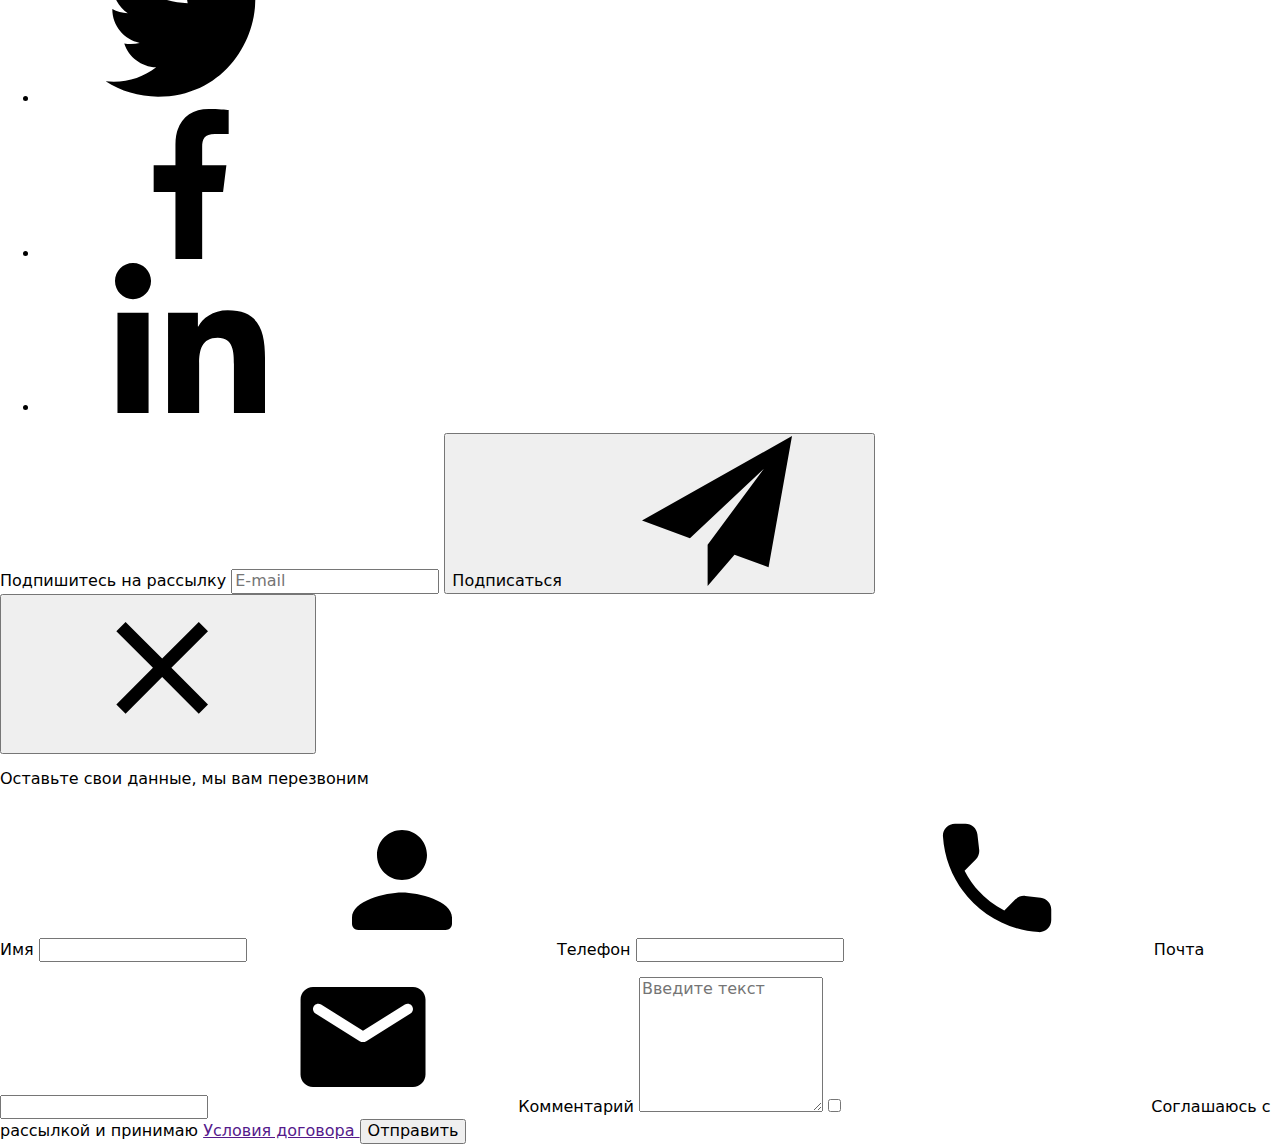
==== commit b0a12e67: "refactoring html and css" ====
--- a/index.html
+++ b/index.html
@@ -15,43 +15,56 @@
       rel="stylesheet"
       href="https://cdnjs.cloudflare.com/ajax/libs/modern-normalize/1.1.0/modern-normalize.min.css"
     />
-    <link rel="stylesheet" href="./css/styles.css" />
+    <link rel="stylesheet" href="./css/main.min.css" />
+    <!-- <link rel="stylesheet" href="./styles.css" /> -->
   </head>
 
   <body>
     <header class="header">
       <div class="container header-container">
-        <a href="./index.html" class="logo link" lang="en"
-          >Web<span class="logo-header" lang="en">Studio</span></a
-        >
+        <div class="header-logo">
+          <a href="./index.html" class="logo-link link" lang="en"
+            >Web<span class="header-logo__text--color" lang="en">Studio</span>
+          </a>
+        </div>
         <nav class="header-navigation">
-          <ul class="header-list list">
-            <li class="header-item">
-              <a href="./index.html" class="header-link link current">Студия</a>
-            </li>
-            <li class="header-item">
-              <a href="./portfolio.html" class="header-link link">Портфолио</a>
-            </li>
-            <li class="header-item">
-              <a href="" class="header-link link">Контакты</a>
+          <ul class="header-navigation__list list">
+            <li class="header-navigation__item">
+              <a
+                href="./index.html"
+                class="
+                  header-navigation__link
+                  link
+                  header-navigation__link--current
+                "
+                >Студия</a
+              >
+            </li>
+            <li class="header-navigation__item">
+              <a href="./portfolio.html" class="header-navigation__link link"
+                >Портфолио</a
+              >
+            </li>
+            <li class="header-navigation__item">
+              <a href="" class="header-navigation__link link">Контакты</a>
             </li>
           </ul>
         </nav>
         <ul class="header-connect list">
-          <li class="header-connect-item">
+          <li class="header-connect__item">
             <a
               href="mailto:info@devstudio.com"
-              class="header-connect-link link"
+              class="header-connect__link link"
             >
-              <svg class="header-envelope">
+              <svg class="header-connect__envelope">
                 <use href="./images/icons.svg#icon-envelope"></use>
               </svg>
               info@devstudio.com</a
             >
           </li>
-          <li class="header-connect-item">
-            <a href="tel:+380961111111" class="header-connect-link link">
-              <svg class="header-smartphone">
+          <li class="header-connect__item">
+            <a href="tel:+380961111111" class="header-connect__link link">
+              <svg class="header-connect__smartphone">
                 <use href="./images/icons.svg#icon-smartphone"></use>
               </svg>
               +38 096 111 11 11</a
@@ -64,61 +77,61 @@
     <main>
       <section class="hero">
         <div class="container">
-          <h1 class="hero-title">Эффективные решения для вашего бизнеса</h1>
-          <button type="button" class="hero-btn" data-modal-open>
+          <h1 class="hero__title">Эффективные решения для вашего бизнеса</h1>
+          <button type="button" class="hero__btn button" data-modal-open>
             Заказать услугу
           </button>
         </div>
       </section>
 
-      <section class="section">
+      <section class="feature section">
         <div class="container">
-          <h2 class="section-title visually-hidden">Особенности</h2>
-          <ul class="feature-list list">
-            <li class="feature-item">
-              <div class="feature-item-icon">
-                <svg class="feature-icon">
+          <h2 class="feature__title visually-hidden">Особенности</h2>
+          <ul class="feature__list list">
+            <li class="feature__item">
+              <div class="feature__background">
+                <svg class="feature__icon">
                   <use href="./images/icons.svg#icon-antenna"></use>
                 </svg>
               </div>
-              <h3 class="feature-title">Внимание к деталям</h3>
-              <p class="feature-description">
+              <h3 class="feature__title">Внимание к деталям</h3>
+              <p class="feature__description">
                 Идейные соображения, а также начало повседневной работы по
                 формированию позиции.
               </p>
             </li>
-            <li class="feature-item">
-              <div class="feature-item-icon">
-                <svg class="feature-icon">
+            <li class="feature__item">
+              <div class="feature__background">
+                <svg class="feature__icon">
                   <use href="./images/icons.svg#icon-clock"></use>
                 </svg>
               </div>
-              <h3 class="feature-title">Пунктуальность</h3>
-              <p class="feature-description">
+              <h3 class="feature__title">Пунктуальность</h3>
+              <p class="feature__description">
                 Задача организации, в особенности же рамки и место обучения
                 кадров влечет за собой.
               </p>
             </li>
-            <li class="feature-item">
-              <div class="feature-item-icon">
-                <svg class="feature-icon">
+            <li class="feature__item">
+              <div class="feature__background">
+                <svg class="feature__icon">
                   <use href="./images/icons.svg#icon-diagram"></use>
                 </svg>
               </div>
-              <h3 class="feature-title">Планирование</h3>
-              <p class="feature-description">
+              <h3 class="feature__title">Планирование</h3>
+              <p class="feature__description">
                 Равным образом консультация с широким активом в значительной
                 степени обуславливает.
               </p>
             </li>
-            <li class="feature-item">
-              <div class="feature-item-icon">
-                <svg class="feature-icon">
+            <li class="feature__item">
+              <div class="feature__background">
+                <svg class="feature__icon">
                   <use href="./images/icons.svg#icon-astronaut"></use>
                 </svg>
               </div>
-              <h3 class="feature-title">Современные технологии</h3>
-              <p class="feature-description">
+              <h3 class="feature__title">Современные технологии</h3>
+              <p class="feature__description">
                 Значимость этих проблем настолько очевидна, что реализация
                 плановых заданий.
               </p>
@@ -127,75 +140,77 @@
         </div>
       </section>
 
-      <section class="section work">
+      <section class="work section">
         <div class="container">
-          <h2 class="section-title">Чем мы занимаемся</h2>
-          <ul class="work-list list">
-            <li class="work-item">
+          <h2 class="work__title">Чем мы занимаемся</h2>
+          <ul class="work__list list">
+            <li class="work__item">
               <img src="./images/box-1.jpg" alt="Написание кода" width="370" />
-              <div class="work-wrapper">
-                <h3 class="work-title">Десктопные приложения</h3>
-              </div>
-            </li>
-            <li class="work-item">
+              <div class="work__wrapper">
+                <h3 class="work__text">Десктопные приложения</h3>
+              </div>
+            </li>
+            <li class="work__item">
               <img
                 src="./images/box-2.jpg"
                 alt="Дизайн мобильной версии сайта"
                 width="370"
               />
-              <div class="work-wrapper">
-                <h3 class="work-title">Мобильные приложения</h3>
-              </div>
-            </li>
-            <li class="work-item">
+              <div class="work__wrapper">
+                <h3 class="work__text">Мобильные приложения</h3>
+              </div>
+            </li>
+            <li class="work__item">
               <img src="./images/box-3.jpg" alt="Палитра цветов" width="370" />
-              <div class="work-wrapper">
-                <h3 class="work-title">Дизайнерские решения</h3>
+              <div class="work__wrapper">
+                <h3 class="work__text">Дизайнерские решения</h3>
               </div>
             </li>
           </ul>
         </div>
       </section>
 
-      <section class="section team">
+      <section class="team section">
         <div class="container">
-          <h2 class="section-title">Наша команда</h2>
-          <ul class="team-list list">
-            <li class="team-item">
+          <h2 class="team__title">Наша команда</h2>
+          <ul class="team__list list">
+            <li class="team__item">
               <div class="team-card">
                 <img
                   src="./images/profile-1.jpg"
                   alt="Игорь Демьяненко"
                   width="270"
                 />
-                <div class="team-card-text">
-                  <h3 class="team-title">Игорь Демьяненко</h3>
-                  <p class="team-description" lang="en">Product Designer</p>
+                <div class="team-card__wrapper">
+                  <h3 class="team-card__title">Игорь Демьяненко</h3>
+                  <p class="team-card__description" lang="en">
+                    Product Designer
+                  </p>
                   <ul class="team-social list">
-                    <li class="team-social-item">
-                      <a href="" class="team-social-link link">
-                        <svg class="team-social-icon">
+                    <li class="team-social__item">
+                      <a href="" class="team-social__link link">
+                        <svg class="team-social__icon">
                           <use href="./images/icons.svg#icon-instagram"></use>
                         </svg>
                       </a>
                     </li>
-                    <li class="team-social-item">
-                      <a href="" class="team-social-link link">
-                        <svg class="team-social-icon">
+                    <li class="team-social__item">
+                      <a href="" class="team-social__link link">
+                        <svg class="team-social__icon">
                           <use href="./images/icons.svg#icon-twitter"></use>
                         </svg>
                       </a>
                     </li>
-                    <li class="team-social-item">
-                      <a href="" class="team-social-link link">
-                        <svg class="team-social-icon">
+                    <li class="team-social__item">
+                      <a href="" class="team-social__link link">
+                        <svg class="team-social__icon">
                           <use href="./images/icons.svg#icon-facebook"></use>
                         </svg>
                       </a>
                     </li>
-                    <li class="team-social-item">
-                      <a href="" class="team-social-link link">
-                        <svg class="team-social-icon">
+                    <li class="team-social__item">
+                      <a href="" class="team-social__link link">
+                        <svg class="team-social__icon">
                           <use href="./images/icons.svg#icon-linkedin"></use>
                         </svg>
                       </a>
@@ -204,42 +219,43 @@
                 </div>
               </div>
             </li>
-            <li class="team-item">
+            <li class="team__item">
               <div class="team-card">
                 <img
                   src="./images/profile-2.jpg"
-                  class="image"
                   alt="Ольга Репина"
                   width="270"
                 />
-                <div class="team-card-text">
-                  <h3 class="team-title">Ольга Репина</h3>
-                  <p class="team-description" lang="en">Frontend Developer</p>
+                <div class="team-card__wrapper">
+                  <h3 class="team-card__title">Ольга Репина</h3>
+                  <p class="team-card__description" lang="en">
+                    Frontend Developer
+                  </p>
                   <ul class="team-social list">
-                    <li class="team-social-item">
-                      <a href="" class="team-social-link link">
-                        <svg class="team-social-icon">
+                    <li class="team-social__item">
+                      <a href="" class="team-social__link link">
+                        <svg class="team-social__icon">
                           <use href="./images/icons.svg#icon-instagram"></use>
                         </svg>
                       </a>
                     </li>
-                    <li class="team-social-item">
-                      <a href="" class="team-social-link link">
-                        <svg class="team-social-icon">
+                    <li class="team-social__item">
+                      <a href="" class="team-social__link link">
+                        <svg class="team-social__icon">
                           <use href="./images/icons.svg#icon-twitter"></use>
                         </svg>
                       </a>
                     </li>
-                    <li class="team-social-item">
-                      <a href="" class="team-social-link link">
-                        <svg class="team-social-icon">
+                    <li class="team-social__item">
+                      <a href="" class="team-social__link link">
+                        <svg class="team-social__icon">
                           <use href="./images/icons.svg#icon-facebook"></use>
                         </svg>
                       </a>
                     </li>
-                    <li class="team-social-item">
-                      <a href="" class="team-social-link link">
-                        <svg class="team-social-icon">
+                    <li class="team-social__item">
+                      <a href="" class="team-social__link link">
+                        <svg class="team-social__icon">
                           <use href="./images/icons.svg#icon-linkedin"></use>
                         </svg>
                       </a>
@@ -248,42 +264,41 @@
                 </div>
               </div>
             </li>
-            <li class="team-item">
+            <li class="team__item">
               <div class="team-card">
                 <img
                   src="./images/profile-3.jpg"
-                  class="image"
                   alt="Николай Тарасов"
                   width="270"
                 />
-                <div class="team-card-text">
-                  <h3 class="team-title">Николай Тарасов</h3>
-                  <p class="team-description" lang="en">Marketing</p>
+                <div class="team-card__wrapper">
+                  <h3 class="team-card__title">Николай Тарасов</h3>
+                  <p class="team-card__description" lang="en">Marketing</p>
                   <ul class="team-social list">
-                    <li class="team-social-item">
-                      <a href="" class="team-social-link link">
-                        <svg class="team-social-icon">
+                    <li class="team-social__item">
+                      <a href="" class="team-social__link link">
+                        <svg class="team-social__icon">
                           <use href="./images/icons.svg#icon-instagram"></use>
                         </svg>
                       </a>
                     </li>
-                    <li class="team-social-item">
-                      <a href="" class="team-social-link link">
-                        <svg class="team-social-icon">
+                    <li class="team-social__item">
+                      <a href="" class="team-social__link link">
+                        <svg class="team-social__icon">
                           <use href="./images/icons.svg#icon-twitter"></use>
                         </svg>
                       </a>
                     </li>
-                    <li class="team-social-item">
-                      <a href="" class="team-social-link link">
-                        <svg class="team-social-icon">
+                    <li class="team-social__item">
+                      <a href="" class="team-social__link link">
+                        <svg class="team-social__icon">
                           <use href="./images/icons.svg#icon-facebook"></use>
                         </svg>
                       </a>
                     </li>
-                    <li class="team-social-item">
-                      <a href="" class="team-social-link link">
-                        <svg class="team-social-icon">
+                    <li class="team-social__item">
+                      <a href="" class="team-social__link link">
+                        <svg class="team-social__icon">
                           <use href="./images/icons.svg#icon-linkedin"></use>
                         </svg>
                       </a>
@@ -292,42 +307,41 @@
                 </div>
               </div>
             </li>
-            <li class="team-item">
+            <li class="team__item">
               <div class="team-card">
                 <img
                   src="./images/profile-4.jpg"
-                  class="image"
                   alt="Михаил Ермаков"
                   width="270"
                 />
-                <div class="team-card-text">
-                  <h3 class="team-title">Михаил Ермаков</h3>
-                  <p class="team-description" lang="en">UI Designer</p>
+                <div class="team-card__wrapper">
+                  <h3 class="team-card__title">Михаил Ермаков</h3>
+                  <p class="team-card__description" lang="en">UI Designer</p>
                   <ul class="team-social list">
-                    <li class="team-social-item">
-                      <a href="" class="team-social-link link">
-                        <svg class="team-social-icon">
+                    <li class="team-social__item">
+                      <a href="" class="team-social__link link">
+                        <svg class="team-social__icon">
                           <use href="./images/icons.svg#icon-instagram"></use>
                         </svg>
                       </a>
                     </li>
-                    <li class="team-social-item">
-                      <a href="" class="team-social-link link">
-                        <svg class="team-social-icon">
+                    <li class="team-social__item">
+                      <a href="" class="team-social__link link">
+                        <svg class="team-social__icon">
                           <use href="./images/icons.svg#icon-twitter"></use>
                         </svg>
                       </a>
                     </li>
-                    <li class="team-social-item">
-                      <a href="" class="team-social-link link">
-                        <svg class="team-social-icon">
+                    <li class="team-social__item">
+                      <a href="" class="team-social__link link">
+                        <svg class="team-social__icon">
                           <use href="./images/icons.svg#icon-facebook"></use>
                         </svg>
                       </a>
                     </li>
-                    <li class="team-social-item">
-                      <a href="" class="team-social-link link">
-                        <svg class="team-social-icon">
+                    <li class="team-social__item">
+                      <a href="" class="team-social__link link">
+                        <svg class="team-social__icon">
                           <use href="./images/icons.svg#icon-linkedin"></use>
                         </svg>
                       </a>
@@ -340,48 +354,48 @@
         </div>
       </section>
 
-      <section class="section clients">
+      <section class="clients section">
         <div class="container">
-          <h2 class="section-title">Постоянные клиенты</h2>
-          <ul class="clients-list list">
-            <li class="clients-item">
-              <a href="" class="clients-link link">
-                <svg class="clients-icon">
+          <h2 class="clients__title">Постоянные клиенты</h2>
+          <ul class="clients__list list">
+            <li class="clients__item">
+              <a href="" class="clients__link link">
+                <svg class="clients__icon">
                   <use href="./images/icons.svg#icon-company-1"></use>
                 </svg>
               </a>
             </li>
-            <li class="clients-item">
-              <a href="" class="clients-link link">
-                <svg class="clients-icon">
+            <li class="clients__item">
+              <a href="" class="clients__link link">
+                <svg class="clients__icon">
                   <use href="./images/icons.svg#icon-company-2"></use>
                 </svg>
               </a>
             </li>
-            <li class="clients-item">
-              <a href="" class="clients-link link">
-                <svg class="clients-icon">
+            <li class="clients__item">
+              <a href="" class="clients__link link">
+                <svg class="clients__icon">
                   <use href="./images/icons.svg#icon-company-3"></use>
                 </svg>
               </a>
             </li>
-            <li class="clients-item">
-              <a href="" class="clients-link link">
-                <svg class="clients-icon">
+            <li class="clients__item">
+              <a href="" class="clients__link link">
+                <svg class="clients__icon">
                   <use href="./images/icons.svg#icon-company-4"></use>
                 </svg>
               </a>
             </li>
-            <li class="clients-item">
-              <a href="" class="clients-link link">
-                <svg class="clients-icon">
+            <li class="clients__item">
+              <a href="" class="clients__link link">
+                <svg class="clients__icon">
                   <use href="./images/icons.svg#icon-company-5"></use>
                 </svg>
               </a>
             </li>
-            <li class="clients-item">
-              <a href="" class="clients-link link">
-                <svg class="clients-icon">
+            <li class="clients__item">
+              <a href="" class="clients__link link">
+                <svg class="clients__icon">
                   <use href="./images/icons.svg#icon-company-6"></use>
                 </svg>
               </a>
@@ -392,29 +406,35 @@
     </main>
 
     <footer class="footer">
-      <div class="container">
-        <div class="footer-nav">
-          <a href="./index.html" class="logo link" lang="en"
-            >Web<span class="logo-footer" lang="en">Studio</span></a
-          >
-          <address class="footer-contact">
-            <ul class="address-list list">
-              <li class="address-item">
+      <div class="footer__wrapper container">
+        <div class="footer__left">
+          <div class="footer-logo">
+            <a href="./index.html" class="logo-link link" lang="en"
+              >Web<span class="footer-logo__text--color" lang="en"
+                >Studio</span
+              ></a
+            >
+          </div>
+          <address class="footer-address">
+            <ul class="footer-address__list list">
+              <li class="footer-address__item">
                 <a
                   href="https://goo.gl/maps/1GZU7aaaTQPB9hGB9"
-                  class="maps-link link"
+                  class="footer-address__link--maps link"
                   target="_blank"
                   rel="noreferrer noopener"
                   >г. Киев, пр-т Леси Украинки, 26</a
                 >
               </li>
-              <li class="address-item">
-                <a href="mailto:info@example.com" class="address-link link"
+              <li class="footer-address__item">
+                <a
+                  href="mailto:info@example.com"
+                  class="footer-address__link link"
                   >info@example.com</a
                 >
               </li>
-              <li class="address-item">
-                <a href="tel:+380991111111" class="address-link link"
+              <li class="footer-address__item">
+                <a href="tel:+380991111111" class="footer-address__link link"
                   >+38 099 111 11 11</a
                 >
               </li>
@@ -422,32 +442,32 @@
           </address>
         </div>
         <div class="footer-social">
-          <p class="footer-social-title">присоединяйтесь</p>
-          <ul class="footer-social-list list">
-            <li class="footer-social-item">
-              <a href="" class="footer-social-link link">
-                <svg class="footer-social-icon">
+          <p class="footer-social__title">присоединяйтесь</p>
+          <ul class="footer-social__list list">
+            <li class="footer-social__item">
+              <a href="" class="footer-social__link link">
+                <svg class="footer-social__icon">
                   <use href="./images/icons.svg#icon-instagram"></use>
                 </svg>
               </a>
             </li>
-            <li class="footer-social-item">
-              <a href="" class="footer-social-link link">
-                <svg class="footer-social-icon">
+            <li class="footer-social__item">
+              <a href="" class="footer-social__link link">
+                <svg class="footer-social__icon">
                   <use href="./images/icons.svg#icon-twitter"></use>
                 </svg>
               </a>
             </li>
-            <li class="footer-social-item">
-              <a href="" class="footer-social-link link">
-                <svg class="footer-social-icon">
+            <li class="footer-social__item">
+              <a href="" class="footer-social__link link">
+                <svg class="footer-social__icon">
                   <use href="./images/icons.svg#icon-facebook"></use>
                 </svg>
               </a>
             </li>
-            <li class="footer-social-item">
-              <a href="" class="footer-social-link link">
-                <svg class="footer-social-icon">
+            <li class="footer-social__item">
+              <a href="" class="footer-social__link link">
+                <svg class="footer-social__icon">
                   <use href="./images/icons.svg#icon-linkedin"></use>
                 </svg>
               </a>
@@ -456,17 +476,17 @@
         </div>
         <form class="footer-subscribe">
           <label>
-            <span class="footer-subscribe-title">Подпишитесь на рассылку</span>
+            <span class="footer-subscribe__title">Подпишитесь на рассылку</span>
             <input
               type="email"
               name="email"
-              class="footer-subscribe-input"
+              class="footer-subscribe__input"
               placeholder="E-mail"
             />
           </label>
-          <button type="submit" class="footer-subscribe-btn">
+          <button type="submit" class="footer-subscribe__btn button">
             Подписаться
-            <svg class="subscribe-btn-icon">
+            <svg class="footer-subscribe__btn--icon">
               <use href="./images/icons.svg#icon-send"></use>
             </svg>
           </button>
@@ -475,68 +495,68 @@
     </footer>
     <div class="backdrop is-hidden" data-modal>
       <div class="modal">
-        <button class="modal-close" data-modal-close>
-          <svg class="close-icon" width="18" height="18">
+        <button class="modal__close" data-modal-close>
+          <svg class="modal__close--icon">
             <use href="./images/icons.svg#icon-modal-close"></use>
           </svg>
         </button>
         <form class="modal-form">
-          <p class="modal-form-title">
+          <p class="modal-form__title">
             Оставьте свои данные, мы вам перезвоним
           </p>
           <label>
-            <span class="modal-lable-text">Имя</span>
-            <span class="input-icon-wrapper">
-              <input type="text" name="user-name" class="modal-input" />
-              <svg class="modal-input-icon">
+            <span class="modal-form__lable">Имя</span>
+            <span class="modal-form__icon--wrapper">
+              <input type="text" name="user-name" class="modal-form__input" />
+              <svg class="modal-form__input--icon">
                 <use href="./images/icons.svg#icon-person-black"></use>
               </svg>
             </span>
           </label>
           <label>
-            <span class="modal-lable-text">Телефон</span>
-            <span class="input-icon-wrapper">
-              <input type="tel" name="user-phone" class="modal-input" />
-              <svg class="modal-input-icon">
+            <span class="modal-form__lable">Телефон</span>
+            <span class="modal-form__icon--wrapper">
+              <input type="tel" name="user-phone" class="modal-form__input" />
+              <svg class="modal-form__input--icon">
                 <use href="./images/icons.svg#icon-phone-black"></use>
               </svg>
             </span>
           </label>
           <label>
-            <span class="modal-lable-text">Почта</span>
-            <span class="input-icon-wrapper">
-              <input type="email" name="user-email" class="modal-input" />
-              <svg class="modal-input-icon">
+            <span class="modal-form__lable">Почта</span>
+            <span class="modal-form__icon--wrapper">
+              <input type="email" name="user-email" class="modal-form__input" />
+              <svg class="modal-form__input--icon">
                 <use href="./images/icons.svg#icon-email-black"></use>
               </svg>
             </span>
           </label>
           <label>
-            <span class="modal-lable-text">Комментарий</span>
+            <span class="modal-form__lable">Комментарий</span>
             <textarea
               name="user-feedback"
-              class="modal-textarea"
+              class="modal-form__textarea"
               rows="7"
               placeholder="Введите текст"
             ></textarea>
           </label>
-          <label class="modal-agreement">
+          <label class="modal-form__agreement">
             <input
               type="checkbox"
-              class="modal-checkbox visually-hidden"
+              class="modal-form__checkbox visually-hidden"
               name="user-agreement"
             />
-            <svg class="modal-checkbox-icon">
+            <svg class="modal-form__checkbox--icon">
               <use href="./images/icons.svg#icon-check"></use>
             </svg>
-            <span class="modal-agreement-text">
+            <span class="modal-form__text">
               Соглашаюсь с рассылкой и принимаю
-              <a href="" class="modal-agreement-link modal-agreement-text">
-                Условия договора
-              </a>
+              <a href="" class="modal-form__link"> Условия договора </a>
             </span>
           </label>
-          <button type="submit" class="modal-btn">Отправить</button>
+          <button type="submit" class="modal-form__btn button">
+            Отправить
+          </button>
         </form>
       </div>
     </div>
--- a/css/main.min.css
+++ b/css/main.min.css
@@ -0,0 +1 @@
+/* No CSS *//*# sourceMappingURL=main.min.css.map */--- a/styles.css
+++ b/styles.css
@@ -0,0 +1,1104 @@
+:root {
+  --title-text-color: #212121;
+  --text-color: #757575;
+  --accent-color: #2196f3;
+  --primary-white-color: #ffffff;
+  --primery-black-color: #000000;
+  --text-footer-contact-color: rgba(255, 255, 255, 0.6);
+  --btn-bg-color-hover: #188ce8;
+  --filters-background-color: #f5f4fa;
+  --filters-text-color: #212121;
+  --main-bg-color: #ffffff;
+  --second-bg-color: #2f303a;
+  --third-bg-color: #f5f4fa;
+  --hero-bg-color: #c4c4c4;
+  --social-bg: #afb1b8;
+  --social-bg-footer: rgba(255, 255, 255, 0.1);
+  --timing-duration: 250ms;
+  --timing-fanction: cubic-bezier(0.4, 0, 0.2, 1);
+  --modal-bg-color: #ffffff;
+  --modal-backdrop-bg: rgba(0, 0, 0, 0.2);
+  --checkbox-bg-color: #2196f3;
+  --checkbox-border-color: #212121;
+}
+
+p,
+h1,
+h2,
+h3,
+h4,
+h5,
+h6 {
+  margin: 0;
+}
+
+ul {
+  margin: 0;
+  padding: 0;
+}
+
+button {
+  cursor: pointer;
+  border: none;
+}
+
+img {
+  display: block;
+  max-width: 100%;
+  height: auto;
+}
+
+body {
+  background-color: var(--main-bg-color);
+  color: var(--title-text-color);
+  font-family: Roboto, sans-serif;
+}
+
+.container {
+  width: 1200px;
+  padding-left: 15px;
+  padding-right: 15px;
+  margin-left: auto;
+  margin-right: auto;
+}
+
+.visually-hidden {
+  position: absolute;
+  white-space: nowrap;
+  width: 1px;
+  height: 1px;
+  overflow: hidden;
+  border: 0;
+  padding: 0;
+  clip: rect(0 0 0 0);
+  clip-path: inset(50%);
+  margin: -1px;
+}
+
+.list {
+  list-style: none;
+}
+
+.link {
+  text-decoration: none;
+}
+
+.button {
+  min-width: 200px;
+  border-radius: 4px;
+  color: var(--primary-white-color);
+  background-color: var(--accent-color);
+  font-family: inherit;
+  font-weight: 700;
+  font-size: 16px;
+  line-height: 1.88;
+  letter-spacing: 0.06em;
+  box-shadow: 0px 4px 4px rgba(0, 0, 0, 0.15);
+
+  transition-property: background-color;
+  transition-duration: var(--timing-duration);
+  transition-timing-function: var(--timing-fanction);
+}
+
+/* -------------------------HEADER------------------------- */
+
+.header {
+  background-color: var(--main-bg-color);
+  border-bottom: 1px solid #ececec;
+}
+
+.logo-link {
+  display: block;
+  padding-top: 24px;
+  padding-bottom: 24px;
+
+  color: var(--accent-color);
+  font-family: Raleway, sans-serif;
+  font-size: 26px;
+  font-weight: 700;
+  line-height: 1.19;
+  letter-spacing: 0.03em;
+}
+
+.header-logo__text--color {
+  color: var(--primery-black-color);
+}
+
+.header-container {
+  display: flex;
+  align-items: center;
+}
+
+.header-navigation__list {
+  display: flex;
+  margin-left: 93px;
+}
+
+.header-navigation__item {
+  margin-right: 50px;
+  position: relative;
+}
+
+.header-navigation__item:last-child {
+  margin-right: 0;
+}
+
+.header-navigation__link {
+  display: block;
+  padding-top: 32px;
+  padding-bottom: 32px;
+
+  color: var(--title-text-color);
+  font-weight: 500;
+  font-size: 14px;
+  line-height: 1.14;
+  letter-spacing: 0.02em;
+
+  transition-property: color;
+  transition-duration: var(--timing-duration);
+  transition-timing-function: var(--timing-fanction);
+}
+
+.header-navigation__link:hover,
+.header-navigation__link:focus {
+  color: var(--accent-color);
+}
+
+.header-navigation__link--current::after {
+  content: "";
+  display: block;
+  position: absolute;
+  left: 0;
+  bottom: -1px;
+  width: 100%;
+  height: 4px;
+  border-radius: 2px;
+  background-color: var(--accent-color);
+}
+
+.header-navigation__link--current {
+  color: var(--accent-color);
+}
+
+.header-connect {
+  display: flex;
+  margin-left: auto;
+  align-items: center;
+}
+
+.header-connect__item {
+  margin-right: 50px;
+  padding-top: 32px;
+  padding-bottom: 32px;
+}
+
+.header-connect__item:last-child {
+  margin-right: 0;
+}
+
+.header-connect__link {
+  display: flex;
+  align-items: center;
+  color: var(--text-color);
+  font-weight: 500;
+  font-size: 14px;
+  line-height: 1.14;
+  letter-spacing: 0.02em;
+
+  transition-property: color;
+  transition-duration: var(--timing-duration);
+  transition-timing-function: var(--timing-fanction);
+}
+
+.header-connect__link:hover,
+.header-connect__link:focus {
+  color: var(--accent-color);
+}
+
+.header-connect__envelope {
+  width: 16px;
+  height: 12px;
+  margin-right: 10px;
+  fill: currentColor;
+}
+
+.header-connect__smartphone {
+  width: 10px;
+  height: 16px;
+  margin-right: 10px;
+  fill: currentColor;
+}
+/* -------------------------HERO------------------------- */
+
+.hero {
+  max-width: 1600px;
+  margin-left: auto;
+  margin-right: auto;
+  padding-top: 200px;
+  padding-bottom: 200px;
+  text-align: center;
+
+  background-color: var(--second-bg-color);
+  background-image: linear-gradient(
+      to right,
+      rgba(47, 48, 58, 0.4),
+      rgba(47, 48, 58, 0.4)
+    ),
+    url("../images/hero-img.jpg");
+  background-repeat: no-repeat;
+  background-position: center;
+  background-size: cover;
+}
+
+.hero__title {
+  margin-bottom: 30px;
+  margin-left: auto;
+  margin-right: auto;
+  width: 696px;
+
+  color: var(--primary-white-color);
+  font-weight: 900;
+  font-size: 44px;
+  line-height: 1.36;
+  letter-spacing: 0.06em;
+  text-transform: uppercase;
+}
+
+.hero__btn {
+  padding: 10px 32px;
+}
+
+.hero__btn:hover,
+.hero__btn:focus {
+  background-color: var(--btn-bg-color-hover);
+}
+
+/* -------------------------SECTION------------------------- */
+
+.section {
+  padding-bottom: 94px;
+  padding-top: 94px;
+  background-color: var(--main-bg-color);
+}
+
+/* main->feature->feature__title->%section__title  */
+/* %section__title */
+.section__title {
+  margin-bottom: 50px;
+
+  color: var(--title-text-color);
+  font-size: 36px;
+  line-height: 1.17;
+  text-align: center;
+  letter-spacing: 0.03em;
+}
+
+/* -------------------------FEATURE------------------------- */
+
+.feature__title {
+  margin-bottom: 50px;
+
+  color: var(--title-text-color);
+  font-size: 36px;
+  line-height: 1.17;
+  text-align: center;
+  letter-spacing: 0.03em;
+}
+
+.feature__list {
+  display: flex;
+}
+
+.feature__item {
+  flex-basis: calc((100% - 3 * 30px) / 4);
+  margin-right: 30px;
+}
+
+.feature__item:last-child {
+  margin-right: 0;
+}
+
+.feature__background {
+  display: block;
+  text-align: center;
+  background: #f5f4fa;
+  border-radius: 4px;
+  margin-bottom: 30px;
+  padding: 25px 100px;
+}
+
+.feature__icon {
+  width: 70px;
+  height: 70px;
+}
+
+.feature__title {
+  margin-bottom: 10px;
+
+  color: var(--title-text-color);
+  font-size: 14px;
+  line-height: 1.14;
+  letter-spacing: 0.03em;
+  text-transform: uppercase;
+}
+
+.feature__description {
+  color: var(--text-color);
+  font-size: 14px;
+  line-height: 1.71;
+  letter-spacing: 0.03em;
+}
+
+/* -------------------------WORK LIST------------------------- */
+
+.work {
+  padding-top: 0;
+}
+
+.work__title {
+  margin-bottom: 50px;
+
+  color: var(--title-text-color);
+  font-size: 36px;
+  line-height: 1.17;
+  text-align: center;
+  letter-spacing: 0.03em;
+}
+
+.work__list {
+  display: flex;
+}
+
+.work__item {
+  position: relative;
+  flex-basis: calc((100% - 2 * 30px) / 3);
+  margin-right: 30px;
+}
+
+.work__item:last-child {
+  margin-right: 0;
+}
+
+.work__wrapper {
+  position: absolute;
+  bottom: 0;
+  left: 0;
+  width: 100%;
+  padding: 27px 0;
+  background-color: rgba(47, 48, 58, 0.8);
+}
+
+.work__text {
+  font-size: 14px;
+  line-height: 1.14;
+  text-align: center;
+  letter-spacing: 0.03em;
+  text-transform: uppercase;
+
+  color: var(--primary-white-color);
+}
+
+/* -------------------------OUR TEAM------------------------- */
+
+.team {
+  background-color: var(--third-bg-color);
+}
+
+.team__title {
+  margin-bottom: 50px;
+
+  color: var(--title-text-color);
+  font-size: 36px;
+  line-height: 1.17;
+  text-align: center;
+  letter-spacing: 0.03em;
+}
+
+.team__list {
+  display: flex;
+}
+
+.team__item {
+  flex-basis: calc((100% - 3 * 30px) / 4);
+  margin-right: 30px;
+}
+
+.team__item:last-child {
+  margin-right: 0;
+}
+
+.team-card {
+  background-color: var(--main-bg-color);
+  border-radius: 0px 0px 4px 4px;
+  box-shadow: 0px 1px 3px rgba(0, 0, 0, 0.12), 0px 1px 1px rgba(0, 0, 0, 0.14),
+    0px 2px 1px rgba(0, 0, 0, 0.2);
+}
+
+.team-card__wrapper {
+  padding-top: 30px;
+  padding-bottom: 30px;
+}
+
+.team-card__title {
+  margin-bottom: 10px;
+
+  color: var(--title-text-color);
+  font-weight: 500;
+  font-size: 16px;
+  line-height: 1.19;
+  text-align: center;
+  letter-spacing: 0.03em;
+}
+
+.team-card__description {
+  margin-bottom: 16px;
+  color: var(--text-color);
+  font-size: 16px;
+  line-height: 1.19;
+  text-align: center;
+  letter-spacing: 0.03em;
+}
+
+.team-social {
+  display: flex;
+  justify-content: center;
+}
+
+.team-social__item {
+  margin-right: 10px;
+}
+
+.team-social__item:last-child {
+  margin-right: 0;
+}
+
+.team-social__link {
+  display: flex;
+  justify-content: center;
+  align-items: center;
+  width: 44px;
+  height: 44px;
+  border-radius: 50%;
+  color: var(--social-bg);
+
+  transition-property: color, background-color;
+  transition-duration: var(--timing-duration);
+  transition-timing-function: var(--timing-fanction);
+}
+
+.team-social__link:hover,
+.team-social__link:focus {
+  background-color: var(--accent-color);
+  color: var(--primary-white-color);
+}
+
+.team-social__icon {
+  width: 20px;
+  height: 20px;
+  fill: currentColor;
+}
+/* -------------------------CLIENTS------------------------- */
+
+.clients__title {
+  margin-bottom: 50px;
+
+  color: var(--title-text-color);
+  font-size: 36px;
+  line-height: 1.17;
+  text-align: center;
+  letter-spacing: 0.03em;
+}
+
+.clients__list {
+  display: flex;
+}
+
+.clients__item {
+  width: 170px;
+  height: 92px;
+  margin-right: 30px;
+}
+
+.clients__item:last-child {
+  margin-right: 0;
+}
+
+.clients__link {
+  display: flex;
+  justify-content: center;
+  align-items: center;
+  width: 100%;
+  height: 100%;
+  border: 1px solid var(--social-bg);
+  border-radius: 4px;
+
+  color: var(--social-bg);
+
+  transition-property: color, border;
+  transition-duration: var(--timing-duration);
+  transition-timing-function: var(--timing-fanction);
+}
+
+.clients__link:hover,
+.clients__link:focus {
+  border: 1px solid var(--accent-color);
+  color: var(--accent-color);
+}
+
+.clients__icon {
+  width: 106px;
+  height: 60px;
+  fill: currentColor;
+}
+
+/* -------------------------FOOTER------------------------- */
+
+.footer {
+  padding-top: 60px;
+  padding-bottom: 60px;
+  background-color: var(--second-bg-color);
+}
+
+.footer__wrapper {
+  display: flex;
+  align-items: baseline;
+}
+
+.footer__left {
+  width: 231px;
+  margin-right: 70px;
+}
+
+.footer-logo .logo-link {
+  padding: 0;
+  margin-bottom: 20px;
+}
+
+.footer-logo__text--color {
+  color: var(--primary-white-color);
+}
+
+.footer-address {
+  font-style: normal;
+  font-size: 14px;
+  line-height: 1.71;
+  letter-spacing: 0.03em;
+}
+
+.footer-address__item {
+  margin-bottom: 9px;
+}
+
+.footer-address__item:last-child {
+  margin-bottom: 0px;
+}
+
+.footer-address__link--maps {
+  color: var(--primary-white-color);
+
+  transition-property: color;
+  transition-duration: var(--timing-duration);
+  transition-timing-function: var(--timing-fanction);
+}
+
+.footer-address__link--maps:hover,
+.footer-address__link--maps:focus {
+  color: var(--accent-color);
+}
+
+.footer-address__link {
+  color: var(--text-footer-contact-color);
+
+  transition-property: color;
+  transition-duration: var(--timing-duration);
+  transition-timing-function: var(--timing-fanction);
+}
+
+.footer-address__link:hover,
+.footer-address__link:focus {
+  color: var(--accent-color);
+}
+
+.footer-social {
+  margin-right: 93px;
+}
+
+.footer-social__title {
+  color: var(--primary-white-color);
+  font-weight: 700;
+  font-size: 14px;
+  line-height: 1.14;
+  letter-spacing: 0.03em;
+  text-transform: uppercase;
+  margin-bottom: 20px;
+}
+
+.footer-social__list {
+  display: flex;
+  justify-content: center;
+}
+
+.footer-social__item {
+  margin-right: 10px;
+}
+
+.footer-social__item:last-child {
+  margin-right: 0;
+}
+
+.footer-social__link {
+  display: flex;
+  justify-content: center;
+  align-items: center;
+  width: 44px;
+  height: 44px;
+  border-radius: 50%;
+  background-color: var(--social-bg-footer);
+
+  transition-property: background-color;
+  transition-duration: var(--timing-duration);
+  transition-timing-function: var(--timing-fanction);
+}
+
+.footer-social__link:hover,
+.footer-social__link:focus {
+  background-color: var(--accent-color);
+}
+
+.footer-social__icon {
+  width: 20px;
+  height: 20px;
+  fill: var(--primary-white-color);
+}
+
+.footer-subscribe {
+  display: flex;
+  align-items: flex-end;
+}
+
+.footer-subscribe__title {
+  display: block;
+  color: var(--primary-white-color);
+  font-weight: 700;
+  font-size: 14px;
+  line-height: 1.14;
+  letter-spacing: 0.03em;
+  text-transform: uppercase;
+  margin-bottom: 20px;
+}
+
+.footer-subscribe__input {
+  width: 358px;
+  height: 50px;
+  margin-right: 12px;
+  padding-left: 12px;
+  outline: none;
+
+  background-color: var(--second-bg-color);
+  border: 1px solid rgba(255, 255, 255, 0.3);
+  box-shadow: 0px 4px 4px rgba(0, 0, 0, 0.15);
+  border-radius: 4px;
+  color: var(--text-footer-contact-color);
+  font-weight: 400;
+  font-size: 16px;
+  line-height: 1.25;
+  letter-spacing: 0.03em;
+
+  transition-property: border-color;
+  transition-duration: var(--timing-duration);
+  transition-timing-function: var(--timing-fanction);
+}
+
+.footer-subscribe__input:focus {
+  border-color: var(--accent-color);
+}
+
+.footer-subscribe__btn {
+  display: flex;
+  align-items: center;
+  text-align: center;
+  padding: 10px 29px;
+}
+
+.footer-subscribe__btn:hover,
+.footer-subscribe__btn:focus {
+  background-color: var(--btn-bg-color-hover);
+}
+
+.footer-subscribe__btn--icon {
+  margin-left: 10px;
+  fill: currentColor;
+  width: 24px;
+  height: 24px;
+}
+
+/* -------------------------MODAL WINDOW------------------------- */
+
+.backdrop {
+  position: fixed;
+  top: 0;
+  left: 0;
+  width: 100vw;
+  height: 100vh;
+
+  background-color: var(--modal-backdrop-bg);
+
+  transition-property: opacity, visibility;
+  transition-duration: var(--timing-duration);
+  transition-timing-function: var(--timing-fanction);
+}
+
+.backdrop.is-hidden .modal {
+  transform: translate(-50%, -50%) scale(0.1);
+  border-radius: 50%;
+}
+
+.modal {
+  position: absolute;
+  top: 50%;
+  left: 50%;
+  width: 528px;
+  min-height: 581px;
+  padding: 40px;
+  transform: translate(-50%, -50%) scale(1);
+
+  transition-property: transform, border-radius;
+  transition-duration: var(--timing-duration);
+  transition-timing-function: var(--timing-fanction);
+
+  background-color: var(--modal-bg-color);
+  box-shadow: 0px 1px 3px rgba(0, 0, 0, 0.12), 0px 1px 1px rgba(0, 0, 0, 0.14),
+    0px 2px 1px rgba(0, 0, 0, 0.2);
+  border-radius: 4px;
+}
+
+.modal__close {
+  position: absolute;
+  top: 8px;
+  right: 8px;
+  width: 30px;
+  height: 30px;
+  display: flex;
+  align-items: center;
+  justify-content: center;
+
+  background-color: transparent;
+  border: 1px solid rgba(0, 0, 0, 0.1);
+  border-radius: 50%;
+
+  transition-property: fill;
+  transition-duration: var(--timing-duration);
+  transition-timing-function: var(--timing-fanction);
+}
+
+.modal__close:hover,
+.modal__close:focus {
+  fill: var(--accent-color);
+}
+
+.modal__close--icon {
+  width: 18px;
+  height: 18px;
+}
+
+.is-hidden {
+  visibility: hidden;
+  opacity: 0;
+  pointer-events: none;
+}
+
+.modal-form {
+  display: flex;
+  flex-direction: column;
+}
+
+.modal-form__title {
+  margin-bottom: 12px;
+
+  font-weight: 700;
+  font-size: 20px;
+  line-height: 1.15;
+  text-align: center;
+  letter-spacing: 0.03em;
+
+  color: var(--title-text-color);
+}
+
+.modal-form__lable {
+  display: block;
+  margin-bottom: 4px;
+
+  color: var(--text-color);
+  font-weight: 400;
+  font-size: 12px;
+  line-height: 1.17;
+  letter-spacing: 0.01em;
+}
+
+.modal-form__icon--wrapper {
+  position: relative;
+  display: block;
+}
+
+.modal-form__input {
+  width: 100%;
+  padding-top: 12px;
+  padding-bottom: 12px;
+  padding-left: 42px;
+  margin-bottom: 10px;
+
+  border: 1px solid rgba(33, 33, 33, 0.2);
+  border-radius: 4px;
+  outline: none;
+
+  color: var(--text-color);
+  background-color: transparent;
+  font-weight: 400;
+  font-size: 12px;
+  line-height: 1.17;
+  letter-spacing: 0.01em;
+
+  transition-property: border;
+  transition-duration: var(--timing-duration);
+  transition-timing-function: var(--timing-fanction);
+}
+
+.modal-form__input:focus {
+  border: 1px solid var(--accent-color);
+}
+
+.modal-form__input--icon {
+  position: absolute;
+  top: 20px;
+  left: 12px;
+  fill: currentColor;
+  width: 18px;
+  height: 18px;
+
+  transform: translateY(-50%);
+
+  transition-property: fill;
+  transition-duration: var(--timing-duration);
+  transition-timing-function: var(--timing-fanction);
+}
+
+.modal-form__input:focus + .modal-form__input--icon {
+  fill: var(--accent-color);
+}
+
+.modal-form__textarea {
+  resize: none;
+  width: 100%;
+  padding: 12px 16px;
+  margin-bottom: 20px;
+  border: 1px solid rgba(33, 33, 33, 0.2);
+  border-radius: 4px;
+  outline: none;
+
+  color: var(--text-color);
+  font-weight: 400;
+  font-size: 12px;
+  line-height: 1.17;
+  letter-spacing: 0.01em;
+
+  transition-property: border;
+  transition-duration: var(--timing-duration);
+  transition-timing-function: var(--timing-fanction);
+}
+
+.modal-form__textarea:focus {
+  border: 1px solid var(--accent-color);
+}
+
+.modal-form__textarea::placeholder {
+  color: rgba(117, 117, 117, 0.5);
+}
+
+.modal-form__agreement {
+  margin-bottom: 30px;
+  display: flex;
+  align-items: center;
+  justify-content: center;
+}
+
+.modal-form__checkbox--icon {
+  margin-right: 7px;
+  width: 16px;
+  height: 15px;
+  border: 2px solid var(--checkbox-border-color);
+  border-radius: 2px;
+  background-color: transparent;
+
+  transition-property: background-color, border;
+  transition-duration: var(--timing-duration);
+  transition-timing-function: var(--timing-fanction);
+}
+
+.modal-form__checkbox:checked + .modal-form__checkbox--icon {
+  background-color: var(--checkbox-bg-color);
+  background-origin: border-box;
+  border-color: transparent;
+}
+
+.modal-form__checkbox:hover + .modal-form__checkbox--icon {
+  border: 2px solid var(--accent-color);
+}
+
+.modal-form__checkbox:focus + .modal-form__checkbox--icon {
+  border: 2px solid var(--accent-color);
+}
+
+.modal-form__text {
+  font-weight: 400;
+  font-size: 14px;
+  line-height: 1.71;
+  letter-spacing: 0.03em;
+
+  color: var(--text-color);
+}
+
+.modal-form__link {
+  text-decoration-line: underline;
+  text-decoration-skip-ink: none;
+  color: var(--accent-color);
+}
+
+.modal-form__btn {
+  margin-left: auto;
+  margin-right: auto;
+  padding: 10px 55px;
+}
+
+.modal-form__btn:hover,
+.modal-form__btn:focus {
+  background-color: var(--btn-bg-color-hover);
+}
+
+/* -------------------------PORTFOLIO------------------------- */
+
+.filter-list {
+  display: flex;
+  justify-content: center;
+  margin-bottom: 50px;
+}
+
+.filter-list__item {
+  margin-right: 8px;
+}
+
+.filter-list__item:last-child {
+  margin-right: 0;
+}
+
+.filter-list__btn {
+  padding: 6px 22px;
+  border-radius: 4px;
+  border: none;
+
+  color: var(--filters-text-color);
+  background-color: var(--filters-background-color);
+  font-family: inherit;
+  font-weight: 500;
+  font-size: 16px;
+  line-height: 1.63;
+  letter-spacing: 0.03em;
+
+  transition-property: color, background-color, box-shadow;
+  transition-duration: var(--timing-duration);
+  transition-timing-function: var(--timing-fanction);
+}
+
+.filter-list__btn:hover,
+.filter-list__btn:focus,
+.active {
+  color: var(--primary-white-color);
+  background-color: var(--accent-color);
+  box-shadow: 0px 3px 1px rgba(0, 0, 0, 0.1), 0px 1px 2px rgba(0, 0, 0, 0.08),
+    0px 2px 2px rgba(0, 0, 0, 0.12);
+}
+
+.portfolio__list {
+  display: flex;
+  flex-wrap: wrap;
+}
+
+.portfolio__item {
+  flex-basis: calc((100% - 2 * 30px) / 3);
+  margin-right: 30px;
+  margin-bottom: 30px;
+
+  transition-property: box-shadow;
+  transition-duration: var(--timing-duration);
+  transition-timing-function: var(--timing-fanction);
+}
+
+.portfolio__item:nth-child(3n) {
+  margin-right: 0;
+}
+
+.portfolio__item:nth-last-child(-n + 3) {
+  margin-bottom: 0;
+}
+
+.portfolio__item:hover,
+.portfolio__item:focus {
+  box-shadow: 0px 1px 1px rgba(0, 0, 0, 0.12), 0px 4px 4px rgba(0, 0, 0, 0.06),
+    1px 4px 6px rgba(0, 0, 0, 0.16);
+}
+
+.portfolio__overlay {
+  position: relative;
+  overflow: hidden;
+}
+.portfolio__overlay--description {
+  position: absolute;
+  top: 0;
+  left: 0;
+  width: 100%;
+  height: 100%;
+  padding: 63px 24px;
+
+  font-size: 18px;
+  line-height: 1.56;
+  letter-spacing: 0.03em;
+
+  color: var(--primary-white-color);
+  background-color: rgba(33, 150, 243, 0.9);
+
+  transform: translateY(101%);
+  opacity: 0;
+
+  transition-property: transform, opacity;
+  transition-duration: var(--timing-duration);
+  transition-timing-function: var(--timing-fanction);
+  /* overflow: auto; */
+}
+
+.portfolio__link:hover .portfolio__overlay--description,
+.portfolio__link:focus .portfolio__overlay--description {
+  transform: translateY(0);
+  opacity: 1;
+}
+
+.portfolio__work {
+  background: var(--primary-white-color);
+  border-bottom: 1px solid #eeeeee;
+  border-left: 1px solid #eeeeee;
+  border-right: 1px solid #eeeeee;
+  padding: 20px 24px;
+}
+
+.portfolio__lable {
+  color: var(--title-text-color);
+  margin-bottom: 4px;
+  font-size: 18px;
+  line-height: 2;
+  letter-spacing: 0.06em;
+}
+
+.portfolio__description {
+  color: var(--text-color);
+  font-size: 16px;
+  line-height: 1.88;
+  letter-spacing: 0.03em;
+}
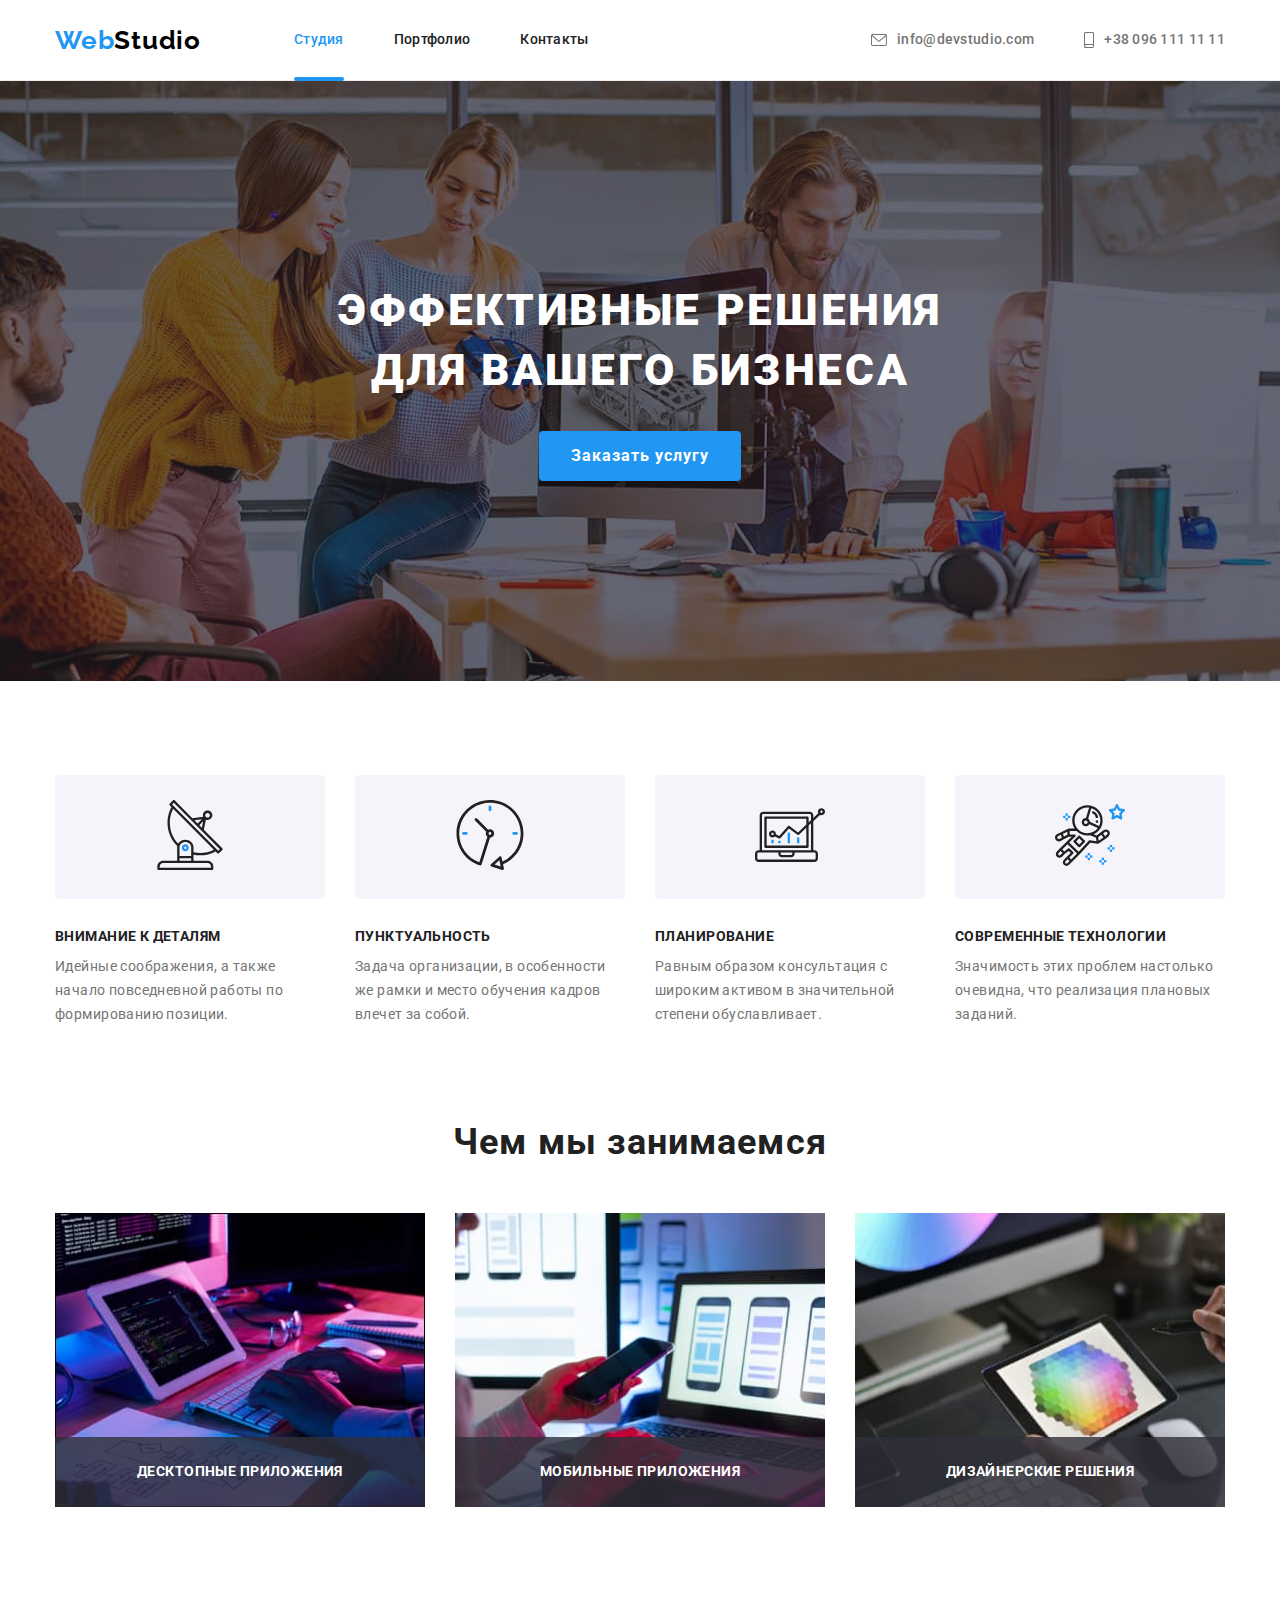
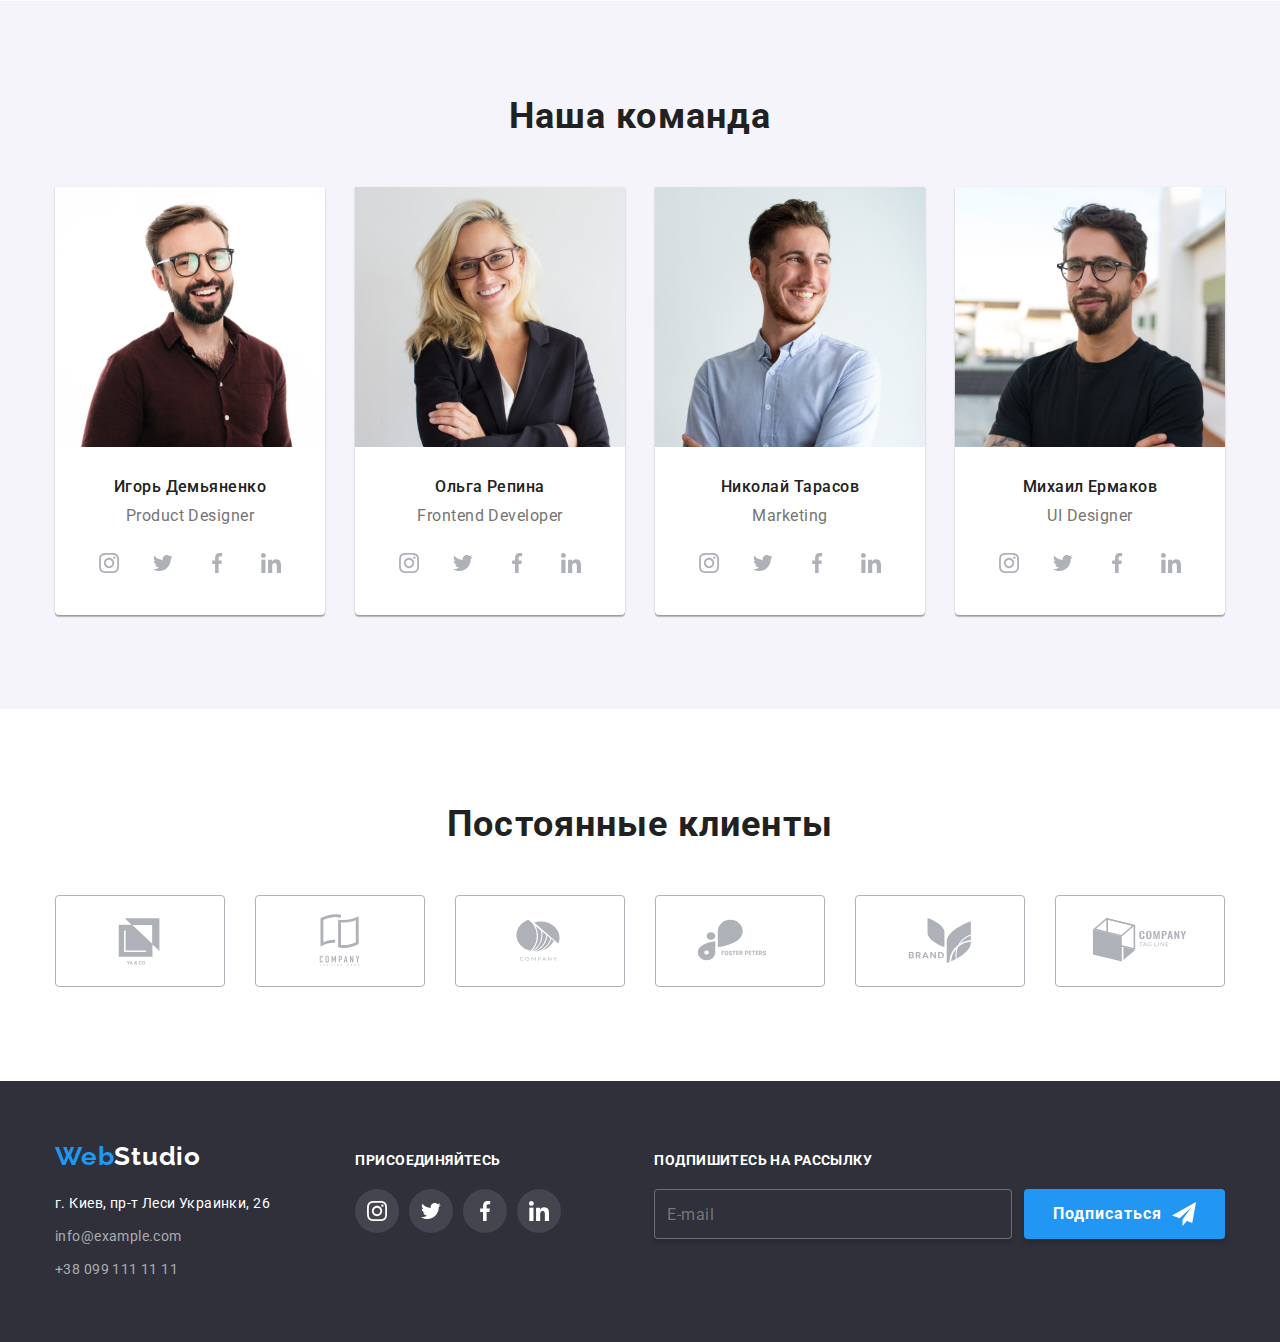
==== commit b9af46ff: "copy css to partials scss files (no refactoring)" ====
--- a/index.html
+++ b/index.html
@@ -94,7 +94,7 @@
                   <use href="./images/icons.svg#icon-antenna"></use>
                 </svg>
               </div>
-              <h3 class="feature__title">Внимание к деталям</h3>
+              <h3 class="feature__lable">Внимание к деталям</h3>
               <p class="feature__description">
                 Идейные соображения, а также начало повседневной работы по
                 формированию позиции.
@@ -106,7 +106,7 @@
                   <use href="./images/icons.svg#icon-clock"></use>
                 </svg>
               </div>
-              <h3 class="feature__title">Пунктуальность</h3>
+              <h3 class="feature__lable">Пунктуальность</h3>
               <p class="feature__description">
                 Задача организации, в особенности же рамки и место обучения
                 кадров влечет за собой.
@@ -118,7 +118,7 @@
                   <use href="./images/icons.svg#icon-diagram"></use>
                 </svg>
               </div>
-              <h3 class="feature__title">Планирование</h3>
+              <h3 class="feature__lable">Планирование</h3>
               <p class="feature__description">
                 Равным образом консультация с широким активом в значительной
                 степени обуславливает.
@@ -130,7 +130,7 @@
                   <use href="./images/icons.svg#icon-astronaut"></use>
                 </svg>
               </div>
-              <h3 class="feature__title">Современные технологии</h3>
+              <h3 class="feature__lable">Современные технологии</h3>
               <p class="feature__description">
                 Значимость этих проблем настолько очевидна, что реализация
                 плановых заданий.
--- a/css/main.min.css
+++ b/css/main.min.css
@@ -1 +1,2 @@
-/* No CSS *//*# sourceMappingURL=main.min.css.map */+p,h1,h2,h3,h4,h5,h6{margin:0}ul{margin:0;padding:0}button{cursor:pointer;border:none}img{display:block;max-width:100%;height:auto}.list{list-style:none}.link{text-decoration:none}body{background-color:#fff;color:#212121;font-family:Roboto,sans-serif}.container{width:1200px;padding-left:15px;padding-right:15px;margin-left:auto;margin-right:auto}.visually-hidden{position:absolute;white-space:nowrap;width:1px;height:1px;overflow:hidden;border:0;padding:0;clip:rect(0 0 0 0);-webkit-clip-path:inset(50%);clip-path:inset(50%);margin:-1px}.button{min-width:200px;border-radius:4px;color:#fff;background-color:#2196f3;font-family:inherit;font-weight:700;font-size:16px;line-height:1.88;letter-spacing:0.06em;-webkit-box-shadow:0px 4px 4px rgba(0,0,0,0.15);box-shadow:0px 4px 4px rgba(0,0,0,0.15);-webkit-transition-property:background-color;transition-property:background-color;-webkit-transition-duration:250ms;transition-duration:250ms;-webkit-transition-timing-function:cubic-bezier(0.4, 0, 0.2, 1);transition-timing-function:cubic-bezier(0.4, 0, 0.2, 1)}.header{background-color:#fff;border-bottom:1px solid #ececec}.header-container{display:-webkit-box;display:-ms-flexbox;display:flex;-webkit-box-align:center;-ms-flex-align:center;align-items:center}.logo-link{display:block;padding-top:24px;padding-bottom:24px;color:#2196f3;font-family:Raleway,sans-serif;font-size:26px;font-weight:700;line-height:1.19;letter-spacing:0.03em}.header-logo__text--color{color:#000}.header-navigation__list{display:-webkit-box;display:-ms-flexbox;display:flex;margin-left:93px}.header-navigation__item{margin-right:50px;position:relative}.header-navigation__item:last-child{margin-right:0}.header-navigation__link{display:block;padding-top:32px;padding-bottom:32px;color:#212121;font-weight:500;font-size:14px;line-height:1.14;letter-spacing:0.02em;-webkit-transition-property:color;transition-property:color;-webkit-transition-duration:250ms;transition-duration:250ms;-webkit-transition-timing-function:cubic-bezier(0.4, 0, 0.2, 1);transition-timing-function:cubic-bezier(0.4, 0, 0.2, 1)}.header-navigation__link:hover,.header-navigation__link:focus{color:#2196f3}.header-navigation__link--current::after{content:"";display:block;position:absolute;left:0;bottom:-1px;width:100%;height:4px;border-radius:2px;background-color:#2196f3}.header-navigation__link--current{color:#2196f3}.header-connect{display:-webkit-box;display:-ms-flexbox;display:flex;margin-left:auto;-webkit-box-align:center;-ms-flex-align:center;align-items:center}.header-connect__item{margin-right:50px;padding-top:32px;padding-bottom:32px}.header-connect__item:last-child{margin-right:0}.header-connect__link{display:-webkit-box;display:-ms-flexbox;display:flex;-webkit-box-align:center;-ms-flex-align:center;align-items:center;color:#757575;font-weight:500;font-size:14px;line-height:1.14;letter-spacing:0.02em;-webkit-transition-property:color;transition-property:color;-webkit-transition-duration:250ms;transition-duration:250ms;-webkit-transition-timing-function:cubic-bezier(0.4, 0, 0.2, 1);transition-timing-function:cubic-bezier(0.4, 0, 0.2, 1)}.header-connect__link:hover,.header-connect__link:focus{color:#2196f3}.header-connect__envelope{width:16px;height:12px;margin-right:10px;fill:currentColor}.header-connect__smartphone{width:10px;height:16px;margin-right:10px;fill:currentColor}.hero{max-width:1600px;margin-left:auto;margin-right:auto;padding-top:200px;padding-bottom:200px;text-align:center;background-color:#2f303a;background-image:-webkit-gradient(linear, left top, right top, from(rgba(47,48,58,0.4)), to(rgba(47,48,58,0.4))),url("../images/hero-img.jpg");background-image:linear-gradient(to right, rgba(47,48,58,0.4), rgba(47,48,58,0.4)),url("../images/hero-img.jpg");background-repeat:no-repeat;background-position:center;background-size:cover}.hero__title{margin-bottom:30px;margin-left:auto;margin-right:auto;width:696px;color:#fff;font-weight:900;font-size:44px;line-height:1.36;letter-spacing:0.06em;text-transform:uppercase}.hero__btn{padding:10px 32px}.hero__btn:hover,.hero__btn:focus{background-color:#188ce8}.section{padding-bottom:94px;padding-top:94px;background-color:#fff}.feature__title,.work__title,.team__title,.clients__title{margin-bottom:50px;color:#212121;font-size:36px;line-height:1.17;text-align:center;letter-spacing:0.03em}.feature__list{display:-webkit-box;display:-ms-flexbox;display:flex}.feature__item{-ms-flex-preferred-size:calc((100% - 3 * 30px) / 4);flex-basis:calc((100% - 3 * 30px) / 4);margin-right:30px}.feature__item:last-child{margin-right:0}.feature__background{display:block;text-align:center;background:#f5f4fa;border-radius:4px;margin-bottom:30px;padding:25px 100px}.feature__icon{width:70px;height:70px}.feature__lable{margin-bottom:10px;color:#212121;font-size:14px;line-height:1.14;letter-spacing:0.03em;text-transform:uppercase}.feature__description{color:#757575;font-size:14px;line-height:1.71;letter-spacing:0.03em}.work{padding-top:0}.work__list{display:-webkit-box;display:-ms-flexbox;display:flex}.work__item{position:relative;-ms-flex-preferred-size:calc((100% - 2 * 30px) / 3);flex-basis:calc((100% - 2 * 30px) / 3);margin-right:30px}.work__item:last-child{margin-right:0}.work__wrapper{position:absolute;bottom:0;left:0;width:100%;padding:27px 0;background-color:rgba(47,48,58,0.8)}.work__text{font-size:14px;line-height:1.14;text-align:center;letter-spacing:0.03em;text-transform:uppercase;color:#fff}.team{background-color:#f5f4fa}.team__list{display:-webkit-box;display:-ms-flexbox;display:flex}.team__item{-ms-flex-preferred-size:calc((100% - 3 * 30px) / 4);flex-basis:calc((100% - 3 * 30px) / 4);margin-right:30px}.team__item:last-child{margin-right:0}.team-card{background-color:#fff;border-radius:0px 0px 4px 4px;-webkit-box-shadow:0px 1px 3px rgba(0,0,0,0.12),0px 1px 1px rgba(0,0,0,0.14),0px 2px 1px rgba(0,0,0,0.2);box-shadow:0px 1px 3px rgba(0,0,0,0.12),0px 1px 1px rgba(0,0,0,0.14),0px 2px 1px rgba(0,0,0,0.2)}.team-card__wrapper{padding-top:30px;padding-bottom:30px}.team-card__title{margin-bottom:10px;color:#212121;font-weight:500;font-size:16px;line-height:1.19;text-align:center;letter-spacing:0.03em}.team-card__description{margin-bottom:16px;color:#757575;font-size:16px;line-height:1.19;text-align:center;letter-spacing:0.03em}.team-social{display:-webkit-box;display:-ms-flexbox;display:flex;-webkit-box-pack:center;-ms-flex-pack:center;justify-content:center}.team-social__item{margin-right:10px}.team-social__item:last-child{margin-right:0}.team-social__link{display:-webkit-box;display:-ms-flexbox;display:flex;-webkit-box-pack:center;-ms-flex-pack:center;justify-content:center;-webkit-box-align:center;-ms-flex-align:center;align-items:center;width:44px;height:44px;border-radius:50%;color:#afb1b8;-webkit-transition-property:color, background-color;transition-property:color, background-color;-webkit-transition-duration:250ms;transition-duration:250ms;-webkit-transition-timing-function:cubic-bezier(0.4, 0, 0.2, 1);transition-timing-function:cubic-bezier(0.4, 0, 0.2, 1)}.team-social__link:hover,.team-social__link:focus{background-color:#2196f3;color:#fff}.team-social__icon{width:20px;height:20px;fill:currentColor}.clients__list{display:-webkit-box;display:-ms-flexbox;display:flex}.clients__item{width:170px;height:92px;margin-right:30px}.clients__item:last-child{margin-right:0}.clients__link{display:-webkit-box;display:-ms-flexbox;display:flex;-webkit-box-pack:center;-ms-flex-pack:center;justify-content:center;-webkit-box-align:center;-ms-flex-align:center;align-items:center;width:100%;height:100%;border:1px solid #afb1b8;border-radius:4px;color:#afb1b8;-webkit-transition-property:color, border;transition-property:color, border;-webkit-transition-duration:250ms;transition-duration:250ms;-webkit-transition-timing-function:cubic-bezier(0.4, 0, 0.2, 1);transition-timing-function:cubic-bezier(0.4, 0, 0.2, 1)}.clients__link:hover,.clients__link:focus{border:1px solid #2196f3;color:#2196f3}.clients__icon{width:106px;height:60px;fill:currentColor}.footer{padding-top:60px;padding-bottom:60px;background-color:#2f303a}.footer__wrapper{display:-webkit-box;display:-ms-flexbox;display:flex;-webkit-box-align:baseline;-ms-flex-align:baseline;align-items:baseline}.footer__left{width:231px;margin-right:70px}.footer-logo .logo-link{padding:0;margin-bottom:20px}.footer-logo__text--color{color:#fff}.footer-address{font-style:normal;font-size:14px;line-height:1.71;letter-spacing:0.03em}.footer-address__item{margin-bottom:9px}.footer-address__item:last-child{margin-bottom:0px}.footer-address__link--maps{color:#fff;-webkit-transition-property:color;transition-property:color;-webkit-transition-duration:250ms;transition-duration:250ms;-webkit-transition-timing-function:cubic-bezier(0.4, 0, 0.2, 1);transition-timing-function:cubic-bezier(0.4, 0, 0.2, 1)}.footer-address__link--maps:hover,.footer-address__link--maps:focus{color:#2196f3}.footer-address__link{color:rgba(255,255,255,0.6);-webkit-transition-property:color;transition-property:color;-webkit-transition-duration:250ms;transition-duration:250ms;-webkit-transition-timing-function:cubic-bezier(0.4, 0, 0.2, 1);transition-timing-function:cubic-bezier(0.4, 0, 0.2, 1)}.footer-address__link:hover,.footer-address__link:focus{color:#2196f3}.footer-social{margin-right:93px}.footer-social__title{color:#fff;font-weight:700;font-size:14px;line-height:1.14;letter-spacing:0.03em;text-transform:uppercase;margin-bottom:20px}.footer-social__list{display:-webkit-box;display:-ms-flexbox;display:flex;-webkit-box-pack:center;-ms-flex-pack:center;justify-content:center}.footer-social__item{margin-right:10px}.footer-social__item:last-child{margin-right:0}.footer-social__link{display:-webkit-box;display:-ms-flexbox;display:flex;-webkit-box-pack:center;-ms-flex-pack:center;justify-content:center;-webkit-box-align:center;-ms-flex-align:center;align-items:center;width:44px;height:44px;border-radius:50%;background-color:rgba(255,255,255,0.1);-webkit-transition-property:background-color;transition-property:background-color;-webkit-transition-duration:250ms;transition-duration:250ms;-webkit-transition-timing-function:cubic-bezier(0.4, 0, 0.2, 1);transition-timing-function:cubic-bezier(0.4, 0, 0.2, 1)}.footer-social__link:hover,.footer-social__link:focus{background-color:#2196f3}.footer-social__icon{width:20px;height:20px;fill:#fff}.footer-subscribe{display:-webkit-box;display:-ms-flexbox;display:flex;-webkit-box-align:end;-ms-flex-align:end;align-items:flex-end}.footer-subscribe__title{display:block;color:#fff;font-weight:700;font-size:14px;line-height:1.14;letter-spacing:0.03em;text-transform:uppercase;margin-bottom:20px}.footer-subscribe__input{width:358px;height:50px;margin-right:12px;padding-left:12px;outline:none;background-color:#2f303a;border:1px solid rgba(255,255,255,0.3);-webkit-box-shadow:0px 4px 4px rgba(0,0,0,0.15);box-shadow:0px 4px 4px rgba(0,0,0,0.15);border-radius:4px;color:rgba(255,255,255,0.6);font-weight:400;font-size:16px;line-height:1.25;letter-spacing:0.03em;-webkit-transition-property:border-color;transition-property:border-color;-webkit-transition-duration:250ms;transition-duration:250ms;-webkit-transition-timing-function:cubic-bezier(0.4, 0, 0.2, 1);transition-timing-function:cubic-bezier(0.4, 0, 0.2, 1)}.footer-subscribe__input:focus{border-color:#2196f3}.footer-subscribe__btn{display:-webkit-box;display:-ms-flexbox;display:flex;-webkit-box-align:center;-ms-flex-align:center;align-items:center;text-align:center;padding:10px 29px}.footer-subscribe__btn:hover,.footer-subscribe__btn:focus{background-color:#188ce8}.footer-subscribe__btn--icon{margin-left:10px;fill:currentColor;width:24px;height:24px}.backdrop{position:fixed;top:0;left:0;width:100vw;height:100vh;background-color:rgba(0,0,0,0.2);-webkit-transition-property:opacity, visibility;transition-property:opacity, visibility;-webkit-transition-duration:250ms;transition-duration:250ms;-webkit-transition-timing-function:cubic-bezier(0.4, 0, 0.2, 1);transition-timing-function:cubic-bezier(0.4, 0, 0.2, 1)}.backdrop.is-hidden .modal{-webkit-transform:translate(-50%, -50%) scale(0.1);transform:translate(-50%, -50%) scale(0.1);border-radius:50%}.modal{position:absolute;top:50%;left:50%;width:528px;min-height:581px;padding:40px;-webkit-transform:translate(-50%, -50%) scale(1);transform:translate(-50%, -50%) scale(1);-webkit-transition-property:border-radius, -webkit-transform;transition-property:border-radius, -webkit-transform;transition-property:transform, border-radius;transition-property:transform, border-radius, -webkit-transform;-webkit-transition-duration:250ms;transition-duration:250ms;-webkit-transition-timing-function:cubic-bezier(0.4, 0, 0.2, 1);transition-timing-function:cubic-bezier(0.4, 0, 0.2, 1);background-color:#fff;-webkit-box-shadow:0px 1px 3px rgba(0,0,0,0.12),0px 1px 1px rgba(0,0,0,0.14),0px 2px 1px rgba(0,0,0,0.2);box-shadow:0px 1px 3px rgba(0,0,0,0.12),0px 1px 1px rgba(0,0,0,0.14),0px 2px 1px rgba(0,0,0,0.2);border-radius:4px}.modal__close{position:absolute;top:8px;right:8px;width:30px;height:30px;display:-webkit-box;display:-ms-flexbox;display:flex;-webkit-box-align:center;-ms-flex-align:center;align-items:center;-webkit-box-pack:center;-ms-flex-pack:center;justify-content:center;background-color:transparent;border:1px solid rgba(0,0,0,0.1);border-radius:50%;-webkit-transition-property:fill;transition-property:fill;-webkit-transition-duration:250ms;transition-duration:250ms;-webkit-transition-timing-function:cubic-bezier(0.4, 0, 0.2, 1);transition-timing-function:cubic-bezier(0.4, 0, 0.2, 1)}.modal__close:hover,.modal__close:focus{fill:#2196f3}.modal__close--icon{width:18px;height:18px}.is-hidden{visibility:hidden;opacity:0;pointer-events:none}.modal-form{display:-webkit-box;display:-ms-flexbox;display:flex;-webkit-box-orient:vertical;-webkit-box-direction:normal;-ms-flex-direction:column;flex-direction:column}.modal-form__title{margin-bottom:12px;font-weight:700;font-size:20px;line-height:1.15;text-align:center;letter-spacing:0.03em;color:#212121}.modal-form__lable{display:block;margin-bottom:4px;color:#757575;font-weight:400;font-size:12px;line-height:1.17;letter-spacing:0.01em}.modal-form__icon--wrapper{position:relative;display:block}.modal-form__input{width:100%;padding-top:12px;padding-bottom:12px;padding-left:42px;margin-bottom:10px;border:1px solid rgba(33,33,33,0.2);border-radius:4px;outline:none;color:#757575;background-color:transparent;font-weight:400;font-size:12px;line-height:1.17;letter-spacing:0.01em;-webkit-transition-property:border;transition-property:border;-webkit-transition-duration:250ms;transition-duration:250ms;-webkit-transition-timing-function:cubic-bezier(0.4, 0, 0.2, 1);transition-timing-function:cubic-bezier(0.4, 0, 0.2, 1)}.modal-form__input:focus{border:1px solid #2196f3}.modal-form__input--icon{position:absolute;top:20px;left:12px;fill:currentColor;width:18px;height:18px;-webkit-transform:translateY(-50%);transform:translateY(-50%);-webkit-transition-property:fill;transition-property:fill;-webkit-transition-duration:250ms;transition-duration:250ms;-webkit-transition-timing-function:cubic-bezier(0.4, 0, 0.2, 1);transition-timing-function:cubic-bezier(0.4, 0, 0.2, 1)}.modal-form__input:focus+.modal-form__input--icon{fill:#2196f3}.modal-form__textarea{resize:none;width:100%;padding:12px 16px;margin-bottom:20px;border:1px solid rgba(33,33,33,0.2);border-radius:4px;outline:none;color:#757575;font-weight:400;font-size:12px;line-height:1.17;letter-spacing:0.01em;-webkit-transition-property:border;transition-property:border;-webkit-transition-duration:250ms;transition-duration:250ms;-webkit-transition-timing-function:cubic-bezier(0.4, 0, 0.2, 1);transition-timing-function:cubic-bezier(0.4, 0, 0.2, 1)}.modal-form__textarea:focus{border:1px solid #2196f3}.modal-form__textarea::-webkit-input-placeholder{color:rgba(117,117,117,0.5)}.modal-form__textarea:-ms-input-placeholder{color:rgba(117,117,117,0.5)}.modal-form__textarea::-ms-input-placeholder{color:rgba(117,117,117,0.5)}.modal-form__textarea::placeholder{color:rgba(117,117,117,0.5)}.modal-form__agreement{margin-bottom:30px;display:-webkit-box;display:-ms-flexbox;display:flex;-webkit-box-align:center;-ms-flex-align:center;align-items:center;-webkit-box-pack:center;-ms-flex-pack:center;justify-content:center}.modal-form__checkbox--icon{margin-right:7px;width:16px;height:15px;border:2px solid #212121;border-radius:2px;background-color:transparent;-webkit-transition-property:background-color, border;transition-property:background-color, border;-webkit-transition-duration:250ms;transition-duration:250ms;-webkit-transition-timing-function:cubic-bezier(0.4, 0, 0.2, 1);transition-timing-function:cubic-bezier(0.4, 0, 0.2, 1)}.modal-form__checkbox:checked+.modal-form__checkbox--icon{background-color:#2196f3;background-origin:border-box;border-color:transparent}.modal-form__checkbox:hover+.modal-form__checkbox--icon{border:2px solid #2196f3}.modal-form__checkbox:focus+.modal-form__checkbox--icon{border:2px solid #2196f3}.modal-form__text{font-weight:400;font-size:14px;line-height:1.71;letter-spacing:0.03em;color:#757575}.modal-form__link{-webkit-text-decoration-line:underline;text-decoration-line:underline;text-decoration-skip-ink:none;color:#2196f3}.modal-form__btn{margin-left:auto;margin-right:auto;padding:10px 55px}.modal-form__btn:hover,.modal-form__btn:focus{background-color:#188ce8}.filter-list{display:-webkit-box;display:-ms-flexbox;display:flex;-webkit-box-pack:center;-ms-flex-pack:center;justify-content:center;margin-bottom:50px}.filter-list__item{margin-right:8px}.filter-list__item:last-child{margin-right:0}.filter-list__btn{padding:6px 22px;border-radius:4px;border:none;color:#212121;background-color:#f5f4fa;font-family:inherit;font-weight:500;font-size:16px;line-height:1.63;letter-spacing:0.03em;-webkit-transition-property:color, background-color, -webkit-box-shadow;transition-property:color, background-color, -webkit-box-shadow;transition-property:color, background-color, box-shadow;transition-property:color, background-color, box-shadow, -webkit-box-shadow;-webkit-transition-duration:250ms;transition-duration:250ms;-webkit-transition-timing-function:cubic-bezier(0.4, 0, 0.2, 1);transition-timing-function:cubic-bezier(0.4, 0, 0.2, 1)}.filter-list__btn:hover,.filter-list__btn:focus,.active{color:#fff;background-color:#2196f3;-webkit-box-shadow:0px 3px 1px rgba(0,0,0,0.1),0px 1px 2px rgba(0,0,0,0.08),0px 2px 2px rgba(0,0,0,0.12);box-shadow:0px 3px 1px rgba(0,0,0,0.1),0px 1px 2px rgba(0,0,0,0.08),0px 2px 2px rgba(0,0,0,0.12)}.portfolio__list{display:-webkit-box;display:-ms-flexbox;display:flex;-ms-flex-wrap:wrap;flex-wrap:wrap}.portfolio__item{-ms-flex-preferred-size:calc((100% - 2 * 30px) / 3);flex-basis:calc((100% - 2 * 30px) / 3);margin-right:30px;margin-bottom:30px;-webkit-transition-property:-webkit-box-shadow;transition-property:-webkit-box-shadow;transition-property:box-shadow;transition-property:box-shadow, -webkit-box-shadow;-webkit-transition-duration:250ms;transition-duration:250ms;-webkit-transition-timing-function:cubic-bezier(0.4, 0, 0.2, 1);transition-timing-function:cubic-bezier(0.4, 0, 0.2, 1)}.portfolio__item:nth-child(3n){margin-right:0}.portfolio__item:nth-last-child(-n+3){margin-bottom:0}.portfolio__item:hover,.portfolio__item:focus{-webkit-box-shadow:0px 1px 1px rgba(0,0,0,0.12),0px 4px 4px rgba(0,0,0,0.06),1px 4px 6px rgba(0,0,0,0.16);box-shadow:0px 1px 1px rgba(0,0,0,0.12),0px 4px 4px rgba(0,0,0,0.06),1px 4px 6px rgba(0,0,0,0.16)}.portfolio__overlay{position:relative;overflow:hidden}.portfolio__overlay--description{position:absolute;top:0;left:0;width:100%;height:100%;padding:63px 24px;font-size:18px;line-height:1.56;letter-spacing:0.03em;color:#fff;background-color:rgba(33,150,243,0.9);-webkit-transform:translateY(101%);transform:translateY(101%);opacity:0;-webkit-transition-property:opacity, -webkit-transform;transition-property:opacity, -webkit-transform;transition-property:transform, opacity;transition-property:transform, opacity, -webkit-transform;-webkit-transition-duration:250ms;transition-duration:250ms;-webkit-transition-timing-function:cubic-bezier(0.4, 0, 0.2, 1);transition-timing-function:cubic-bezier(0.4, 0, 0.2, 1)}.portfolio__link:hover .portfolio__overlay--description,.portfolio__link:focus .portfolio__overlay--description{-webkit-transform:translateY(0);transform:translateY(0);opacity:1}.portfolio__work{background:#fff;border-bottom:1px solid #eeeeee;border-left:1px solid #eeeeee;border-right:1px solid #eeeeee;padding:20px 24px}.portfolio__lable{color:#212121;margin-bottom:4px;font-size:18px;line-height:2;letter-spacing:0.06em}.portfolio__description{color:#757575;font-size:16px;line-height:1.88;letter-spacing:0.03em}
+/*# sourceMappingURL=main.min.css.map */--- a/styles.css
+++ b/styles.css
@@ -107,6 +107,11 @@
   border-bottom: 1px solid #ececec;
 }
 
+.header-container {
+  display: flex;
+  align-items: center;
+}
+
 .logo-link {
   display: block;
   padding-top: 24px;
@@ -122,11 +127,6 @@
 
 .header-logo__text--color {
   color: var(--primery-black-color);
-}
-
-.header-container {
-  display: flex;
-  align-items: center;
 }
 
 .header-navigation__list {
@@ -332,7 +332,7 @@
   height: 70px;
 }
 
-.feature__title {
+.feature__lable {
   margin-bottom: 10px;
 
   color: var(--title-text-color);
